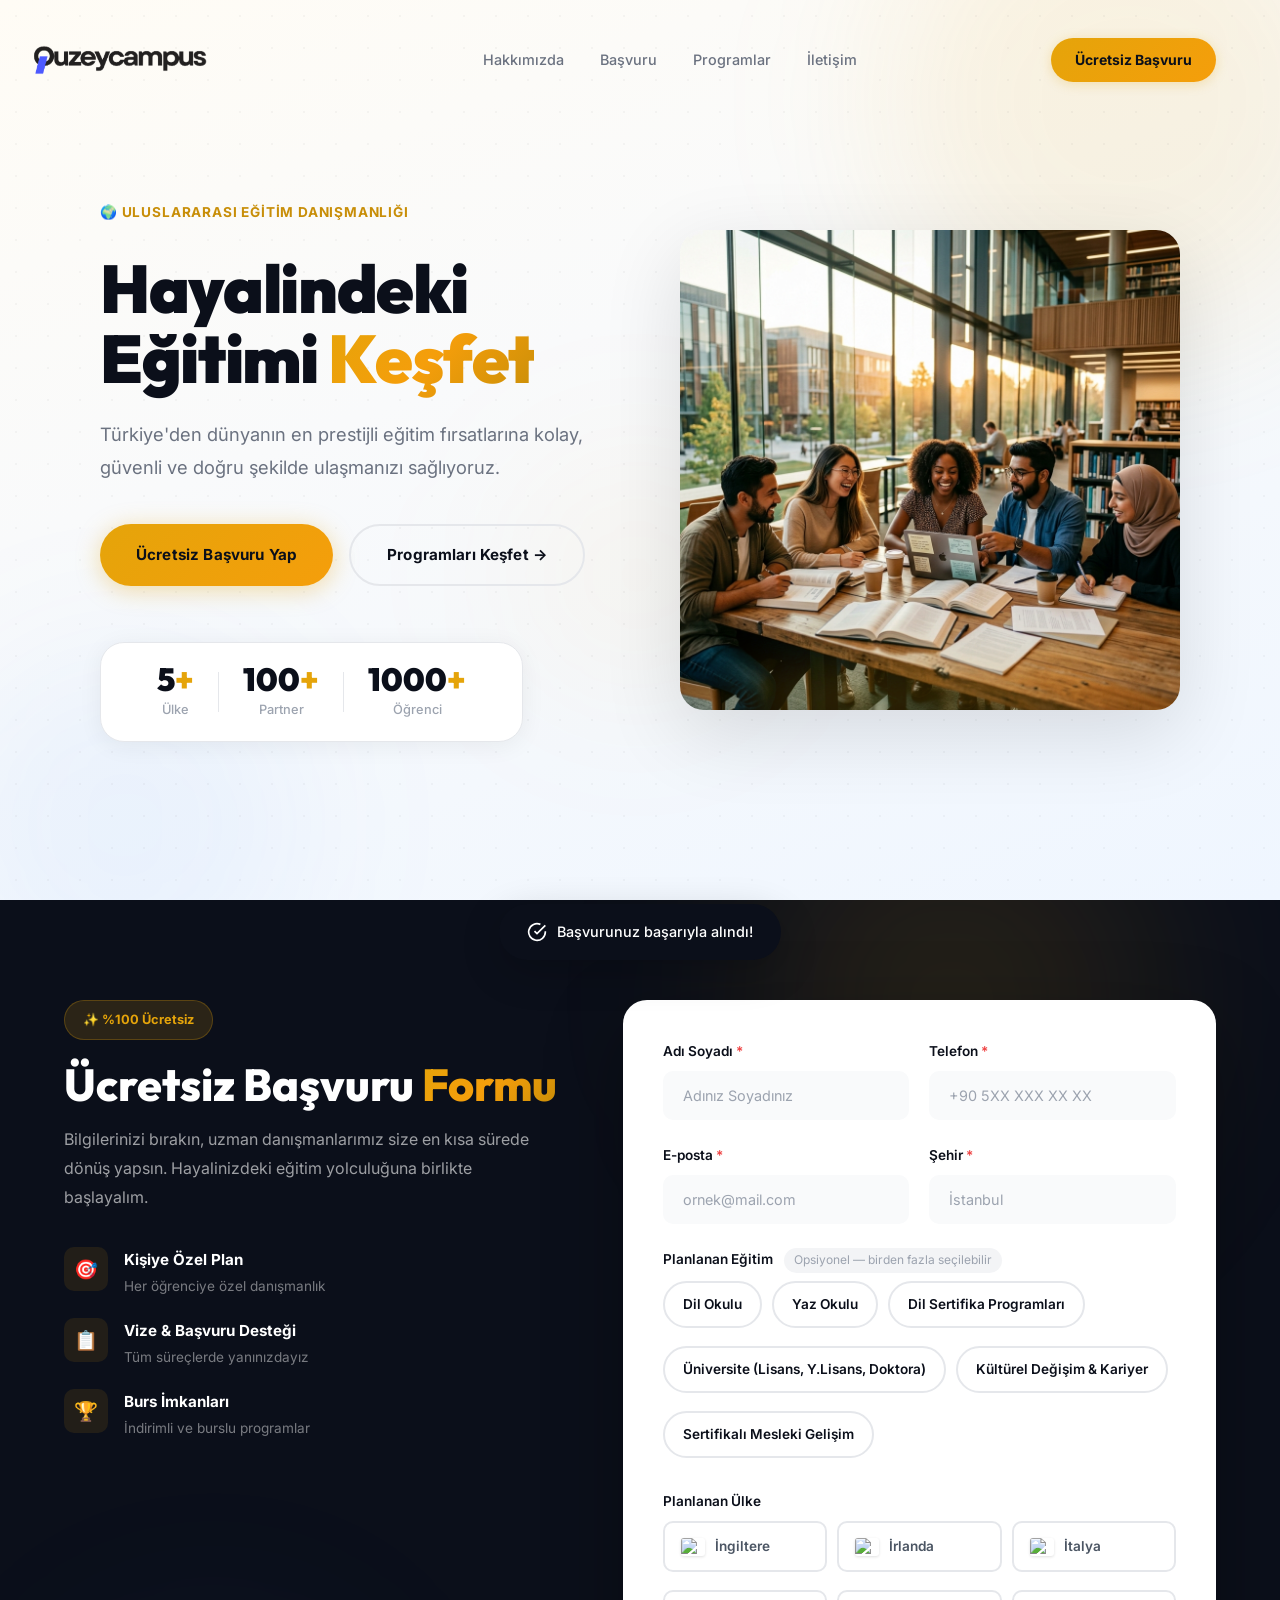
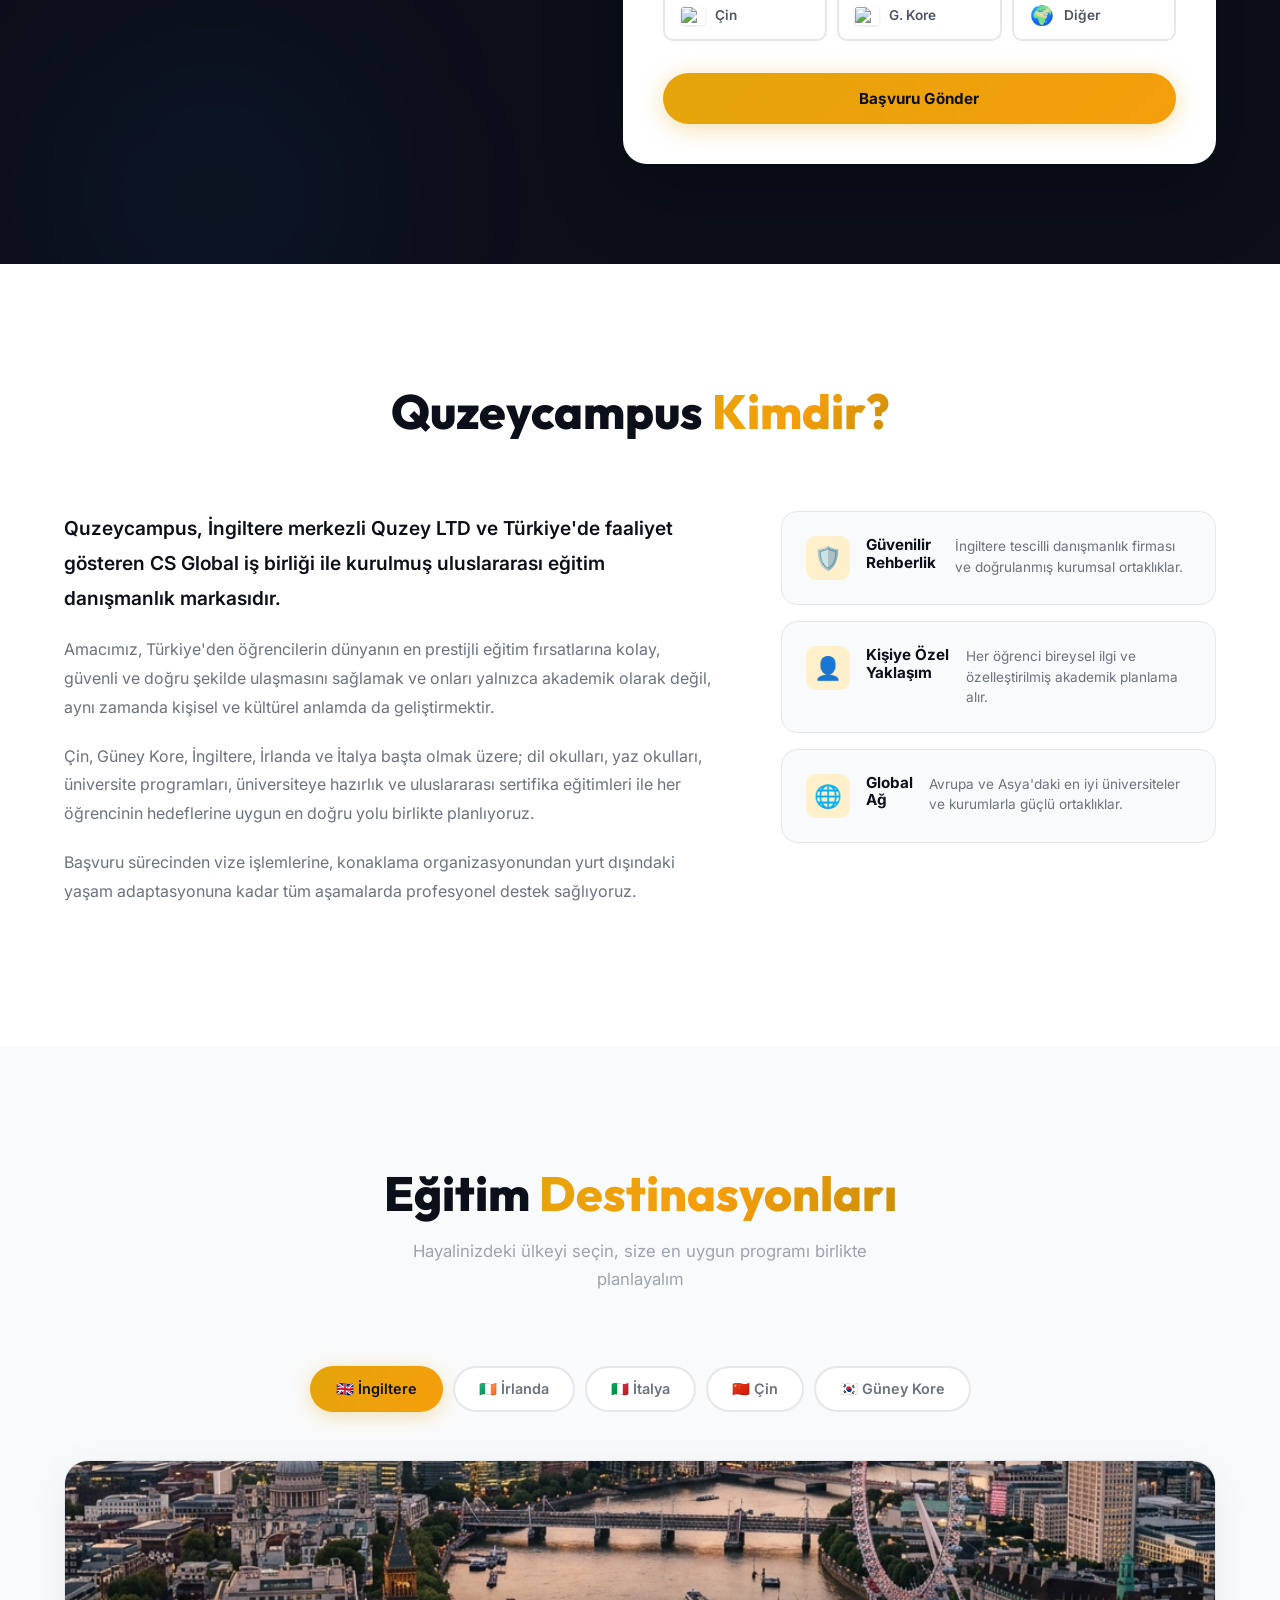
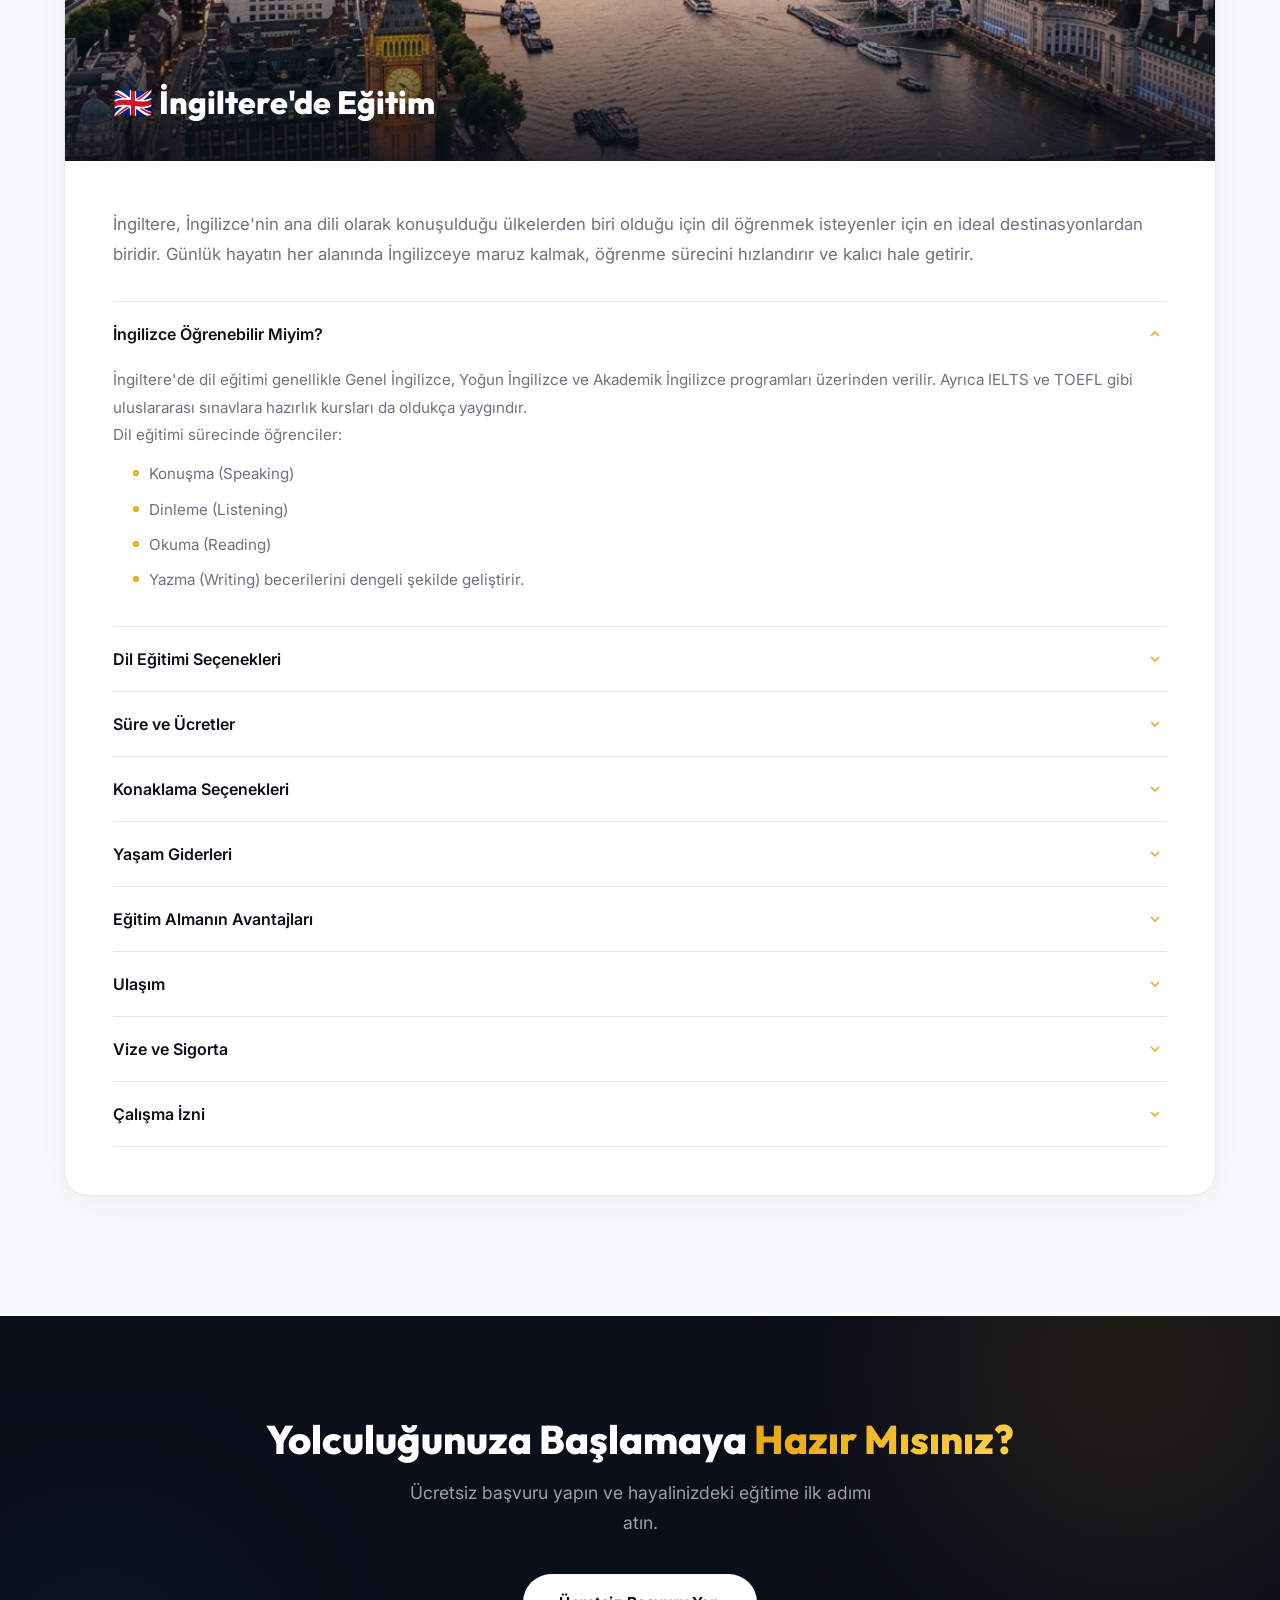
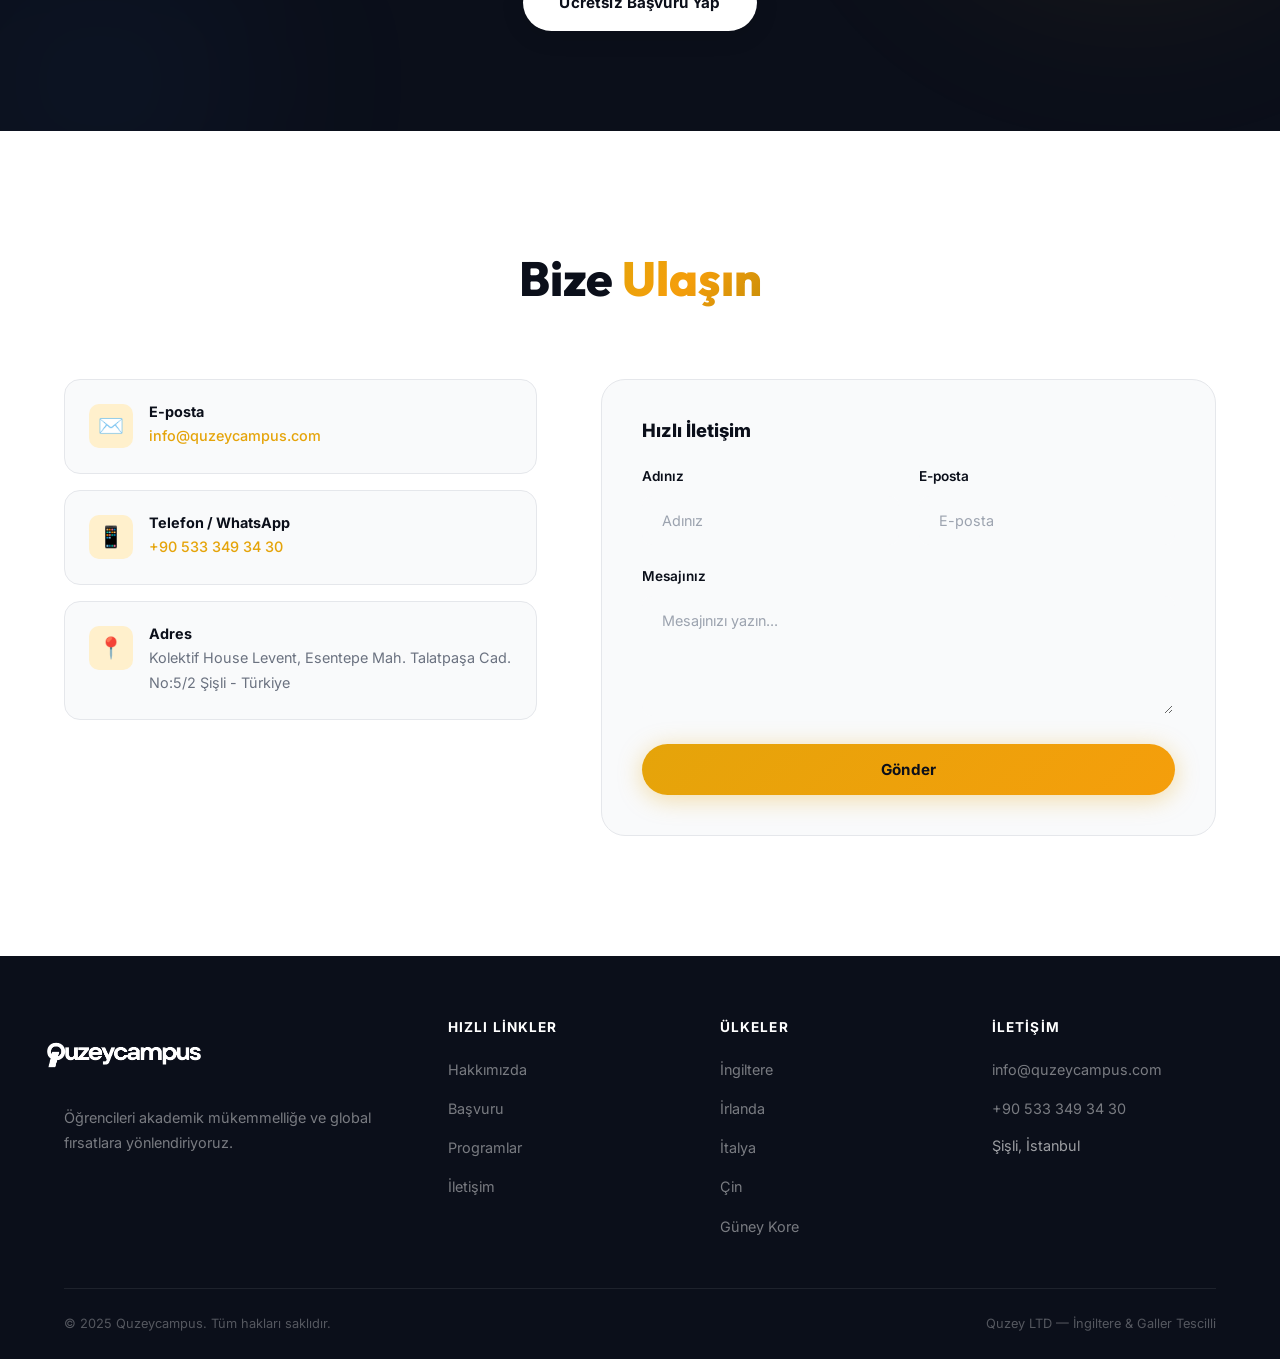
==== index.html @ f11e5294 "Initial commit: Quzeycampus website with form, country flags, and all sections" ====
<!DOCTYPE html>
<html lang="tr">
<head>
  <meta charset="UTF-8">
  <meta name="viewport" content="width=device-width, initial-scale=1.0">
  <title>Quzeycampus — Uluslararası Eğitim Danışmanlığı</title>
  <meta name="description" content="Quzeycampus, İngiltere merkezli Quzey LTD ve Türkiye'de faaliyet gösteren CS Global iş birliği ile kurulmuş uluslararası eğitim danışmanlık markasıdır.">
  <link rel="preconnect" href="https://fonts.googleapis.com">
  <link rel="preconnect" href="https://fonts.gstatic.com" crossorigin>
  <link href="https://fonts.googleapis.com/css2?family=Inter:wght@400;500;600;700;800;900&family=Outfit:wght@400;500;600;700;800;900&display=swap" rel="stylesheet">
  <link rel="stylesheet" href="style.css">
  <link rel="icon" href="logo.png" type="image/png">
</head>
<body>

<!-- NAVBAR -->
<nav class="navbar" id="navbar">
  <div class="container nav-container">
    <a href="#" class="nav-logo"><img src="logo.png" alt="Quzeycampus" class="nav-logo-img"></a>
    <div class="nav-links" id="navLinks">
      <a href="#about">Hakkımızda</a>
      <a href="#apply">Başvuru</a>
      <a href="#countries">Programlar</a>
      <a href="#contact">İletişim</a>
    </div>
    <a href="#apply" class="nav-cta">Ücretsiz Başvuru</a>
    <button class="nav-toggle" id="navToggle" aria-label="Menü"><span></span><span></span><span></span></button>
  </div>
</nav>

<!-- HERO -->
<section class="hero" id="hero">
  <div class="hero-bg">
    <div class="hero-gradient"></div>
    <div class="hero-orb hero-orb-1"></div>
    <div class="hero-orb hero-orb-2"></div>
    <div class="hero-orb hero-orb-3"></div>
    <div class="hero-grid-pattern"></div>
  </div>
  <div class="container hero-container">
    <div class="hero-content">
      <div class="hero-badge">🌍 Uluslararası Eğitim Danışmanlığı</div>
      <h1 class="hero-title">Hayalindeki<br>Eğitimi <span class="gradient-text">Keşfet</span></h1>
      <p class="hero-description">Türkiye'den dünyanın en prestijli eğitim fırsatlarına kolay, güvenli ve doğru şekilde ulaşmanızı sağlıyoruz.</p>
      <div class="hero-actions">
        <a href="#apply" class="btn btn-glow">Ücretsiz Başvuru Yap</a>
        <a href="#countries" class="btn btn-ghost">Programları Keşfet →</a>
      </div>
      <div class="hero-stats">
        <div class="hero-stat"><span class="hero-stat-number">5<span class="accent">+</span></span><span class="hero-stat-label">Ülke</span></div>
        <div class="hero-stat-divider"></div>
        <div class="hero-stat"><span class="hero-stat-number">100<span class="accent">+</span></span><span class="hero-stat-label">Partner</span></div>
        <div class="hero-stat-divider"></div>
        <div class="hero-stat"><span class="hero-stat-number">1000<span class="accent">+</span></span><span class="hero-stat-label">Öğrenci</span></div>
      </div>
    </div>
    <div class="hero-visual">
      <div class="hero-image-card">
        <img src="assets/hero.png" alt="Uluslararası öğrenciler" class="hero-image">
        <div class="hero-image-glow"></div>
      </div>
    </div>
  </div>
</section>

<!-- APPLICATION FORM — PROMINENT -->
<section class="apply-section" id="apply">
  <div class="apply-bg">
    <div class="apply-orb apply-orb-1"></div>
    <div class="apply-orb apply-orb-2"></div>
  </div>
  <div class="container">
    <div class="apply-wrapper">
      <div class="apply-info">
        <div class="apply-badge">✨ %100 Ücretsiz</div>
        <h2 class="apply-title">Ücretsiz Başvuru <span class="gradient-text">Formu</span></h2>
        <p class="apply-desc">Bilgilerinizi bırakın, uzman danışmanlarımız size en kısa sürede dönüş yapsın. Hayalinizdeki eğitim yolculuğuna birlikte başlayalım.</p>
        <div class="apply-features">
          <div class="apply-feature"><div class="apply-feature-icon">🎯</div><div><strong>Kişiye Özel Plan</strong><p>Her öğrenciye özel danışmanlık</p></div></div>
          <div class="apply-feature"><div class="apply-feature-icon">📋</div><div><strong>Vize & Başvuru Desteği</strong><p>Tüm süreçlerde yanınızdayız</p></div></div>
          <div class="apply-feature"><div class="apply-feature-icon">🏆</div><div><strong>Burs İmkanları</strong><p>İndirimli ve burslu programlar</p></div></div>
        </div>
      </div>
      <div class="apply-form-card">
        <form id="consultForm">
          <div class="form-row">
            <div class="form-group"><label>Adı Soyadı <span class="req">*</span></label><input type="text" id="fullName" required placeholder="Adınız Soyadınız"></div>
            <div class="form-group"><label>Telefon <span class="req">*</span></label><input type="tel" id="phone" required placeholder="+90 5XX XXX XX XX"></div>
          </div>
          <div class="form-row">
            <div class="form-group"><label>E-posta <span class="req">*</span></label><input type="email" id="email" required placeholder="ornek@mail.com"></div>
            <div class="form-group"><label>Şehir <span class="req">*</span></label><input type="text" id="city" required placeholder="İstanbul"></div>
          </div>
          <div class="form-group">
            <label>Planlanan Eğitim <span class="optional-tag">Opsiyonel — birden fazla seçilebilir</span></label>
            <div class="chip-group">
              <label class="chip"><input type="checkbox" name="education" value="dil-okulu"><span>Dil Okulu</span></label>
              <label class="chip"><input type="checkbox" name="education" value="yaz-okulu"><span>Yaz Okulu</span></label>
              <label class="chip"><input type="checkbox" name="education" value="dil-sertifika"><span>Dil Sertifika Programları</span></label>
              <label class="chip"><input type="checkbox" name="education" value="universite"><span>Üniversite (Lisans, Y.Lisans, Doktora)</span></label>
              <label class="chip"><input type="checkbox" name="education" value="kulturel-degisim"><span>Kültürel Değişim & Kariyer</span></label>
              <label class="chip"><input type="checkbox" name="education" value="mesleki-gelisim"><span>Sertifikalı Mesleki Gelişim</span></label>
            </div>
          </div>
          <div class="form-group">
            <label>Planlanan Ülke</label>
            <div class="country-select-grid">
              <label class="country-chip"><input type="checkbox" name="country" value="ingiltere"><span class="country-chip-inner"><img class="country-flag-img" src="https://flagcdn.com/w40/gb.png" alt="🇬🇧"><span class="country-name">İngiltere</span></span></label>
              <label class="country-chip"><input type="checkbox" name="country" value="irlanda"><span class="country-chip-inner"><img class="country-flag-img" src="https://flagcdn.com/w40/ie.png" alt="🇮🇪"><span class="country-name">İrlanda</span></span></label>
              <label class="country-chip"><input type="checkbox" name="country" value="italya"><span class="country-chip-inner"><img class="country-flag-img" src="https://flagcdn.com/w40/it.png" alt="🇮🇹"><span class="country-name">İtalya</span></span></label>
              <label class="country-chip"><input type="checkbox" name="country" value="cin"><span class="country-chip-inner"><img class="country-flag-img" src="https://flagcdn.com/w40/cn.png" alt="🇨🇳"><span class="country-name">Çin</span></span></label>
              <label class="country-chip"><input type="checkbox" name="country" value="guney-kore"><span class="country-chip-inner"><img class="country-flag-img" src="https://flagcdn.com/w40/kr.png" alt="🇰🇷"><span class="country-name">G. Kore</span></span></label>
              <label class="country-chip country-chip-other"><input type="checkbox" name="country" value="diger"><span class="country-chip-inner"><span class="country-flag-globe">🌍</span><span class="country-name">Diğer</span></span></label>
            </div>
            <div class="country-other-row" id="countryOtherRow" style="display:none;margin-top:10px">
              <input type="text" class="form-other-input" id="otherCountry" placeholder="Ülke adını yazın...">
            </div>
          </div>
          <button type="submit" class="btn btn-glow btn-full">Başvuru Gönder</button>
        </form>
      </div>
    </div>
  </div>
</section>

<!-- ABOUT -->
<section class="about" id="about">
  <div class="container">
    <div class="section-header reveal">

      <h2 class="section-title">Quzeycampus <span class="gradient-text">Kimdir?</span></h2>
    </div>
    <div class="about-grid">
      <div class="about-main reveal">
        <p class="about-lead">Quzeycampus, İngiltere merkezli Quzey LTD ve Türkiye'de faaliyet gösteren CS Global iş birliği ile kurulmuş uluslararası eğitim danışmanlık markasıdır.</p>
        <p>Amacımız, Türkiye'den öğrencilerin dünyanın en prestijli eğitim fırsatlarına kolay, güvenli ve doğru şekilde ulaşmasını sağlamak ve onları yalnızca akademik olarak değil, aynı zamanda kişisel ve kültürel anlamda da geliştirmektir.</p>
        <p>Çin, Güney Kore, İngiltere, İrlanda ve İtalya başta olmak üzere; dil okulları, yaz okulları, üniversite programları, üniversiteye hazırlık ve uluslararası sertifika eğitimleri ile her öğrencinin hedeflerine uygun en doğru yolu birlikte planlıyoruz.</p>
        <p>Başvuru sürecinden vize işlemlerine, konaklama organizasyonundan yurt dışındaki yaşam adaptasyonuna kadar tüm aşamalarda profesyonel destek sağlıyoruz.</p>
      </div>
      <div class="about-cards reveal">
        <div class="about-card">
          <div class="about-card-icon">🛡️</div>
          <h3>Güvenilir Rehberlik</h3>
          <p>İngiltere tescilli danışmanlık firması ve doğrulanmış kurumsal ortaklıklar.</p>
        </div>
        <div class="about-card">
          <div class="about-card-icon">👤</div>
          <h3>Kişiye Özel Yaklaşım</h3>
          <p>Her öğrenci bireysel ilgi ve özelleştirilmiş akademik planlama alır.</p>
        </div>
        <div class="about-card">
          <div class="about-card-icon">🌐</div>
          <h3>Global Ağ</h3>
          <p>Avrupa ve Asya'daki en iyi üniversiteler ve kurumlarla güçlü ortaklıklar.</p>
        </div>
      </div>
    </div>
  </div>
</section>

<!-- COUNTRIES -->
<section class="countries" id="countries">
  <div class="container">
    <div class="section-header reveal">

      <h2 class="section-title">Eğitim <span class="gradient-text">Destinasyonları</span></h2>
      <p class="section-sub">Hayalinizdeki ülkeyi seçin, size en uygun programı birlikte planlayalım</p>
    </div>
    <div class="country-tabs reveal">
      <button class="country-tab active" data-country="uk">🇬🇧 İngiltere</button>
      <button class="country-tab" data-country="ireland">🇮🇪 İrlanda</button>
      <button class="country-tab" data-country="italy">🇮🇹 İtalya</button>
      <button class="country-tab" data-country="china">🇨🇳 Çin</button>
      <button class="country-tab" data-country="korea">🇰🇷 Güney Kore</button>
    </div>
    <div class="country-content reveal" id="countryContent"></div>
  </div>
</section>

<!-- CTA BANNER -->
<section class="cta-banner reveal">
  <div class="cta-bg"><div class="cta-orb cta-orb-1"></div><div class="cta-orb cta-orb-2"></div></div>
  <div class="container cta-content">
    <h2>Yolculuğunuza Başlamaya <span class="gradient-text-light">Hazır Mısınız?</span></h2>
    <p>Ücretsiz başvuru yapın ve hayalinizdeki eğitime ilk adımı atın.</p>
    <a href="#apply" class="btn btn-white">Ücretsiz Başvuru Yap</a>
  </div>
</section>

<!-- CONTACT -->
<section class="contact" id="contact">
  <div class="container">
    <div class="section-header reveal">

      <h2 class="section-title">Bize <span class="gradient-text">Ulaşın</span></h2>
    </div>
    <div class="contact-grid reveal">
      <div class="contact-info">
        <div class="contact-card"><div class="contact-card-icon">✉️</div><div><h3>E-posta</h3><p><a href="mailto:info@quzeycampus.com">info@quzeycampus.com</a></p></div></div>
        <div class="contact-card"><div class="contact-card-icon">📱</div><div><h3>Telefon / WhatsApp</h3><p><a href="https://wa.me/905333493430">+90 533 349 34 30</a></p></div></div>
        <div class="contact-card"><div class="contact-card-icon">📍</div><div><h3>Adres</h3><p>Kolektif House Levent, Esentepe Mah. Talatpaşa Cad. No:5/2 Şişli - Türkiye</p></div></div>
      </div>
      <div class="contact-form-card">
        <h3>Hızlı İletişim</h3>
        <form id="contactForm">
          <div class="form-row"><div class="form-group"><label>Adınız</label><input type="text" placeholder="Adınız" required></div><div class="form-group"><label>E-posta</label><input type="email" placeholder="E-posta" required></div></div>
          <div class="form-group"><label>Mesajınız</label><textarea placeholder="Mesajınızı yazın..." rows="4"></textarea></div>
          <button type="submit" class="btn btn-glow btn-full">Gönder</button>
        </form>
      </div>
    </div>
  </div>
</section>

<!-- FOOTER -->
<footer class="footer">
  <div class="container">
    <div class="footer-grid">
      <div class="footer-brand"><a href="#" class="nav-logo footer-logo"><img src="logo.png" alt="Quzeycampus" class="footer-logo-img"></a><p>Öğrencileri akademik mükemmelliğe ve global fırsatlara yönlendiriyoruz.</p></div>
      <div class="footer-links"><h4>Hızlı Linkler</h4><ul><li><a href="#about">Hakkımızda</a></li><li><a href="#apply">Başvuru</a></li><li><a href="#countries">Programlar</a></li><li><a href="#contact">İletişim</a></li></ul></div>
      <div class="footer-links"><h4>Ülkeler</h4><ul><li><a href="#" onclick="selectCountry('uk')">İngiltere</a></li><li><a href="#" onclick="selectCountry('ireland')">İrlanda</a></li><li><a href="#" onclick="selectCountry('italy')">İtalya</a></li><li><a href="#" onclick="selectCountry('china')">Çin</a></li><li><a href="#" onclick="selectCountry('korea')">Güney Kore</a></li></ul></div>
      <div class="footer-links"><h4>İletişim</h4><ul><li><a href="mailto:info@quzeycampus.com">info@quzeycampus.com</a></li><li><a href="https://wa.me/905333493430">+90 533 349 34 30</a></li><li>Şişli, İstanbul</li></ul></div>
    </div>
    <div class="footer-bottom"><span>© 2025 Quzeycampus. Tüm hakları saklıdır.</span><span>Quzey LTD — İngiltere & Galler Tescilli</span></div>
  </div>
</footer>

<!-- TOAST -->
<div class="toast" id="toast"><svg width="20" height="20" viewBox="0 0 24 24" fill="none" stroke="currentColor" stroke-width="2"><path d="M22 11.08V12a10 10 0 1 1-5.93-9.14"/><polyline points="22 4 12 14.01 9 11.01"/></svg><span>Başvurunuz başarıyla alındı!</span></div>

<!-- WHATSAPP -->
<a href="https://wa.me/905333493430" target="_blank" class="whatsapp-float" id="whatsappFloat" aria-label="WhatsApp">
  <svg width="28" height="28" viewBox="0 0 24 24" fill="white"><path d="M17.472 14.382c-.297-.149-1.758-.867-2.03-.967-.273-.099-.471-.148-.67.15-.197.297-.767.966-.94 1.164-.173.199-.347.223-.644.075-.297-.15-1.255-.463-2.39-1.475-.883-.788-1.48-1.761-1.653-2.059-.173-.297-.018-.458.13-.606.134-.133.298-.347.446-.52.149-.174.198-.298.298-.497.099-.198.05-.371-.025-.52-.075-.149-.669-1.612-.916-2.207-.242-.579-.487-.5-.669-.51-.173-.008-.371-.01-.57-.01-.198 0-.52.074-.792.372-.272.297-1.04 1.016-1.04 2.479 0 1.462 1.065 2.875 1.213 3.074.149.198 2.096 3.2 5.077 4.487.709.306 1.262.489 1.694.625.712.227 1.36.195 1.871.118.571-.085 1.758-.719 2.006-1.413.248-.694.248-1.289.173-1.413-.074-.124-.272-.198-.57-.347m-5.421 7.403h-.004a9.87 9.87 0 01-5.031-1.378l-.361-.214-3.741.982.998-3.648-.235-.374a9.86 9.86 0 01-1.51-5.26c.001-5.45 4.436-9.884 9.888-9.884 2.64 0 5.122 1.03 6.988 2.898a9.825 9.825 0 012.893 6.994c-.003 5.45-4.437 9.884-9.885 9.884m8.413-18.297A11.815 11.815 0 0012.05 0C5.495 0 .16 5.335.157 11.892c0 2.096.547 4.142 1.588 5.945L.057 24l6.305-1.654a11.882 11.882 0 005.683 1.448h.005c6.554 0 11.89-5.335 11.893-11.893a11.821 11.821 0 00-3.48-8.413z"/></svg>
</a>

<script src="script.js"></script>
</body>
</html>
---- style.css ----
:root{--primary:#E5A40A;--primary-dark:#C88E08;--primary-50:#FFF9EB;--primary-100:#FFF0CC;--primary-200:#FFE299;--dark:#0B0F1A;--dark-2:#131928;--dark-3:#1C2333;--gray-700:#4B5563;--gray-600:#6B7280;--gray-500:#9CA3AF;--gray-400:#D1D5DB;--gray-300:#E5E7EB;--gray-200:#F3F4F6;--gray-100:#F9FAFB;--white:#fff;--font-body:'Inter',sans-serif;--font-head:'Outfit',sans-serif;--ease:cubic-bezier(.16,1,.3,1);--fast:.2s var(--ease);--normal:.4s var(--ease);--radius-sm:10px;--radius-md:16px;--radius-lg:24px;--radius-pill:50px}
*,*::before,*::after{margin:0;padding:0;box-sizing:border-box}
html{scroll-behavior:smooth;scroll-padding-top:80px}
body{font-family:var(--font-body);font-size:16px;line-height:1.7;color:var(--gray-600);background:var(--white);-webkit-font-smoothing:antialiased;overflow-x:hidden}
.container{max-width:1200px;margin:0 auto;padding:0 24px}
img{max-width:100%;height:auto}
a{text-decoration:none;color:inherit;transition:color var(--fast)}
ul{list-style:none}
h1,h2,h3,h4,h5,h6{color:var(--dark);line-height:1.15;font-weight:800;font-family:var(--font-head)}
.gradient-text{background:linear-gradient(135deg,var(--primary),#F59E0B,var(--primary-dark));-webkit-background-clip:text;-webkit-text-fill-color:transparent;background-clip:text}
.gradient-text-light{background:linear-gradient(135deg,var(--primary),#FCD34D);-webkit-background-clip:text;-webkit-text-fill-color:transparent;background-clip:text}

/* Buttons */
.btn{display:inline-flex;align-items:center;justify-content:center;padding:16px 36px;border-radius:var(--radius-pill);font-family:var(--font-body);font-size:.95rem;font-weight:700;cursor:pointer;border:none;transition:all var(--fast);gap:8px;letter-spacing:.01em}
.btn-glow{background:linear-gradient(135deg,var(--primary),#F59E0B);color:var(--dark);box-shadow:0 4px 24px rgba(229,164,10,.35),0 0 0 0 rgba(229,164,10,0);position:relative;overflow:hidden}
.btn-glow::before{content:'';position:absolute;inset:0;background:linear-gradient(135deg,#F59E0B,var(--primary));opacity:0;transition:opacity .3s}
.btn-glow:hover::before{opacity:1}
.btn-glow:hover{transform:translateY(-3px);box-shadow:0 8px 32px rgba(229,164,10,.45),0 0 60px rgba(229,164,10,.15)}
.btn-glow span,.btn-glow text{position:relative;z-index:1}
.btn-ghost{background:transparent;color:var(--dark);border:2px solid var(--gray-300);backdrop-filter:blur(4px)}
.btn-ghost:hover{border-color:var(--primary);color:var(--primary);transform:translateY(-2px)}
.btn-white{background:var(--white);color:var(--dark);font-weight:700;box-shadow:0 4px 24px rgba(0,0,0,.12)}
.btn-white:hover{transform:translateY(-3px);box-shadow:0 8px 32px rgba(0,0,0,.18);background:var(--primary-50)}
.btn-full{width:100%}

/* Navbar */
.navbar{position:fixed;top:0;left:0;right:0;z-index:1000;padding:20px 0;transition:all var(--normal)}
.navbar.scrolled{background:rgba(255,255,255,.88);backdrop-filter:blur(24px);padding:12px 0;box-shadow:0 1px 0 rgba(0,0,0,.06)}
.nav-container{display:flex;align-items:center;justify-content:space-between}
.nav-logo{display:flex;align-items:center;z-index:1001}
.nav-logo-img{height:280px;width:auto;display:block;object-fit:contain;margin:-100px 0 -100px -56px}
.footer-logo-img{height:200px;width:auto;display:block;object-fit:contain;filter:brightness(0) invert(1);margin:-65px 0 -65px -40px}
.nav-links{display:flex;align-items:center;gap:36px}
.nav-links a{font-size:.9rem;font-weight:500;color:var(--gray-600);position:relative;padding:4px 0}
.nav-links a::after{content:'';position:absolute;bottom:-2px;left:0;width:0;height:2px;background:linear-gradient(90deg,var(--primary),#F59E0B);border-radius:1px;transition:width var(--fast)}
.nav-links a:hover{color:var(--dark)}
.nav-links a:hover::after{width:100%}
.nav-cta{display:inline-flex;align-items:center;padding:10px 24px;background:linear-gradient(135deg,var(--primary),#F59E0B);color:var(--dark);border-radius:var(--radius-pill);font-size:.875rem;font-weight:700;transition:all var(--fast);box-shadow:0 2px 12px rgba(229,164,10,.25)}
.nav-cta:hover{transform:translateY(-1px);box-shadow:0 4px 20px rgba(229,164,10,.35)}
.nav-toggle{display:none;flex-direction:column;gap:5px;background:none;border:none;cursor:pointer;padding:4px;z-index:1001}
.nav-toggle span{display:block;width:24px;height:2px;background:var(--dark);border-radius:2px;transition:all var(--fast)}

/* Hero */
.hero{position:relative;min-height:100vh;display:flex;align-items:center;padding:120px 0 80px;overflow:hidden;background:var(--gray-100)}
.hero-bg{position:absolute;inset:0;pointer-events:none;overflow:hidden}
.hero-gradient{position:absolute;inset:0;background:linear-gradient(160deg,#FFFCF5 0%,#F9FAFB 40%,#EFF6FF 100%)}
.hero-orb{position:absolute;border-radius:50%;filter:blur(80px);animation:float 8s ease-in-out infinite}
.hero-orb-1{width:500px;height:500px;top:-150px;right:-100px;background:rgba(229,164,10,.1)}
.hero-orb-2{width:350px;height:350px;bottom:-100px;left:-50px;background:rgba(59,130,246,.06);animation-delay:2s}
.hero-orb-3{width:250px;height:250px;top:50%;left:40%;background:rgba(245,158,11,.05);animation-delay:4s}
.hero-grid-pattern{position:absolute;inset:0;background-image:radial-gradient(rgba(0,0,0,.03) 1px,transparent 1px);background-size:32px 32px}
.hero-container{display:grid;grid-template-columns:1fr 1fr;gap:80px;align-items:center;position:relative;z-index:1}
.hero-badge{display:inline-flex;align-items:center;gap:8px;padding:0;background:none;border:none;border-radius:0;font-size:.85rem;font-weight:700;color:var(--primary-dark);letter-spacing:.06em;text-transform:uppercase;margin-bottom:28px;animation:fadeInUp .8s var(--ease) both}
.hero-title{font-size:clamp(2.8rem,5.5vw,4.2rem);font-weight:900;line-height:1.05;margin-bottom:24px;letter-spacing:-.02em;animation:fadeInUp .8s var(--ease) .1s both}
.hero-description{font-size:1.15rem;line-height:1.8;color:var(--gray-600);margin-bottom:40px;max-width:500px;animation:fadeInUp .8s var(--ease) .2s both}
.hero-actions{display:flex;gap:16px;margin-bottom:56px;animation:fadeInUp .8s var(--ease) .3s both}
.hero-stats{display:flex;align-items:center;gap:0;animation:fadeInUp .8s var(--ease) .4s both;background:var(--white);border-radius:var(--radius-lg);padding:20px 32px;box-shadow:0 4px 24px rgba(0,0,0,.06);border:1px solid var(--gray-300);display:inline-flex}
.hero-stat{text-align:center;padding:0 24px}
.hero-stat-number{font-size:2rem;font-weight:900;color:var(--dark);display:block;line-height:1;font-family:var(--font-head)}
.hero-stat-number .accent{color:var(--primary)}
.hero-stat-label{font-size:.8rem;color:var(--gray-500);font-weight:500;margin-top:4px;display:block}
.hero-stat-divider{width:1px;height:40px;background:var(--gray-300)}
.hero-visual{position:relative;animation:fadeInUp .8s var(--ease) .5s both}
.hero-image-card{position:relative;border-radius:var(--radius-lg);overflow:hidden;box-shadow:0 24px 80px rgba(0,0,0,.12)}
.hero-image{width:100%;height:480px;object-fit:cover;display:block}
.hero-image-glow{position:absolute;bottom:-20px;left:10%;right:10%;height:60px;background:linear-gradient(135deg,rgba(229,164,10,.3),rgba(245,158,11,.2));filter:blur(30px);border-radius:50%}

/* Apply Section */
.apply-section{position:relative;padding:100px 0;background:var(--dark);overflow:hidden}
.apply-bg{position:absolute;inset:0;pointer-events:none}
.apply-orb{position:absolute;border-radius:50%;filter:blur(100px)}
.apply-orb-1{width:400px;height:400px;top:-100px;right:10%;background:rgba(229,164,10,.12)}
.apply-orb-2{width:300px;height:300px;bottom:-80px;left:5%;background:rgba(59,130,246,.06)}
.apply-wrapper{display:grid;grid-template-columns:1fr 1.2fr;gap:64px;align-items:start;position:relative;z-index:1}
.apply-badge{display:inline-flex;padding:8px 18px;background:rgba(229,164,10,.15);border:1px solid rgba(229,164,10,.25);border-radius:var(--radius-pill);font-size:.8rem;font-weight:700;color:var(--primary);margin-bottom:20px}
.apply-title{font-size:clamp(2rem,4vw,2.8rem);color:var(--white);margin-bottom:16px;line-height:1.1}
.apply-desc{font-size:1rem;color:rgba(255,255,255,.6);line-height:1.8;margin-bottom:36px}
.apply-features{display:flex;flex-direction:column;gap:20px}
.apply-feature{display:flex;gap:16px;align-items:flex-start}
.apply-feature-icon{width:44px;height:44px;border-radius:var(--radius-sm);background:rgba(229,164,10,.1);display:flex;align-items:center;justify-content:center;font-size:1.2rem;flex-shrink:0}
.apply-feature strong{color:var(--white);font-size:.95rem;display:block;margin-bottom:2px}
.apply-feature p{color:rgba(255,255,255,.45);font-size:.85rem;margin:0}

/* Apply Form Card */
.apply-form-card{background:var(--white);border-radius:var(--radius-lg);padding:40px;box-shadow:0 24px 80px rgba(0,0,0,.3)}
.apply-form-card .form-group{margin-bottom:24px}
.apply-form-card label{display:block;font-size:.85rem;font-weight:600;color:var(--dark);margin-bottom:10px}
.req{color:#EF4444}
.optional-tag{font-weight:400;color:var(--gray-500);font-size:.75rem;margin-left:8px;background:var(--gray-200);padding:2px 10px;border-radius:var(--radius-pill);display:inline-block}

/* Form Inputs */
.form-row{display:grid;grid-template-columns:1fr 1fr;gap:20px}
.form-group{margin-bottom:20px}
.form-group label{display:block;font-size:.85rem;font-weight:600;color:var(--dark);margin-bottom:8px}
.form-group input,.form-group textarea{width:100%;padding:14px 18px;background:var(--gray-100);border:2px solid transparent;border-radius:var(--radius-sm);font-family:var(--font-body);font-size:.9rem;color:var(--dark);transition:all var(--fast);outline:none}
.form-group input::placeholder,.form-group textarea::placeholder{color:var(--gray-500)}
.form-group input:focus,.form-group textarea:focus{border-color:var(--primary);background:var(--white);box-shadow:0 0 0 4px rgba(229,164,10,.1)}
.form-group textarea{resize:vertical;min-height:120px}

/* Chips (replaces checkboxes) */
.chip-group{display:flex;flex-wrap:wrap;gap:10px}
.chip{display:inline-flex;align-items:center;gap:8px;padding:10px 18px;border:2px solid var(--gray-300);border-radius:var(--radius-pill);cursor:pointer;font-size:.85rem;color:var(--gray-700);transition:all var(--fast);background:var(--white);user-select:none}
.chip:hover{border-color:var(--primary);background:var(--primary-50)}
.chip input[type="checkbox"]{display:none}
.chip input[type="checkbox"]:checked+span{color:var(--dark);font-weight:600}
.chip:has(input:checked){border-color:var(--primary);background:linear-gradient(135deg,var(--primary-50),var(--primary-100));box-shadow:0 2px 12px rgba(229,164,10,.15)}
.chip-other{gap:8px}
.chip-other-input{border:none;background:transparent;font-size:.85rem;font-family:var(--font-body);color:var(--dark);outline:none;width:120px;padding:0;border-bottom:1px solid var(--gray-300)}
.chip-other-input:focus{border-color:var(--primary)}

/* Country Selection Grid */
.country-select-grid{display:grid;grid-template-columns:repeat(3,1fr);gap:10px}
.country-chip{position:relative;cursor:pointer;user-select:none}
.country-chip input[type="checkbox"]{display:none}
.country-chip-inner{display:flex;align-items:center;gap:10px;padding:12px 16px;border:2px solid var(--gray-300);border-radius:var(--radius-sm);background:var(--white);transition:all var(--fast);min-height:48px}
.country-chip:hover .country-chip-inner{border-color:var(--primary);background:var(--primary-50)}
.country-chip input:checked+.country-chip-inner{border-color:var(--primary);background:linear-gradient(135deg,var(--primary-50),var(--primary-100));box-shadow:0 2px 12px rgba(229,164,10,.15)}
.country-chip input:checked+.country-chip-inner .country-name{color:var(--dark);font-weight:600}
.country-flag-img{width:24px;height:18px;object-fit:cover;border-radius:3px;flex-shrink:0;box-shadow:0 1px 3px rgba(0,0,0,.12)}
.country-flag-globe{font-size:1.2rem;line-height:1;flex-shrink:0}
.country-name{font-size:.85rem;color:var(--gray-700);white-space:nowrap}
.form-other-input{width:100%;padding:12px 16px;background:var(--gray-100);border:2px solid var(--gray-300);border-radius:var(--radius-sm);font-family:var(--font-body);font-size:.9rem;color:var(--dark);transition:all var(--fast);outline:none}
.form-other-input:focus{border-color:var(--primary);background:var(--white);box-shadow:0 0 0 4px rgba(229,164,10,.1)}

/* Section Headers */
.section-header{text-align:center;margin-bottom:72px}
.section-tag{display:inline-flex;padding:6px 16px;background:var(--primary-50);border:1px solid var(--primary-200);border-radius:var(--radius-pill);font-size:.75rem;font-weight:700;color:var(--primary-dark);letter-spacing:.08em;text-transform:uppercase;margin-bottom:16px}
.section-title{font-size:clamp(2rem,4vw,3rem);margin-bottom:16px}
.section-sub{font-size:1.05rem;color:var(--gray-500);max-width:500px;margin:0 auto}

/* About */
.about{padding:120px 0;background:var(--white)}
.about-grid{display:grid;grid-template-columns:1.2fr .8fr;gap:64px;align-items:start}
.about-lead{font-size:1.2rem;font-weight:600;color:var(--dark);line-height:1.7;margin-bottom:24px}
.about-main p{margin-bottom:20px;line-height:1.8}
.about-cards{display:flex;flex-direction:column;gap:16px}
.about-card{padding:24px;background:var(--gray-100);border-radius:var(--radius-md);border:1px solid var(--gray-300);transition:all var(--normal);display:flex;gap:16px;align-items:flex-start}
.about-card:hover{border-color:var(--primary-200);background:var(--primary-50);transform:translateY(-4px);box-shadow:0 12px 40px rgba(0,0,0,.06)}
.about-card-icon{font-size:1.4rem;flex-shrink:0;width:44px;height:44px;display:flex;align-items:center;justify-content:center;background:var(--primary-100);border-radius:var(--radius-sm)}
.about-card h3{font-size:.95rem;font-weight:700;margin-bottom:4px;font-family:var(--font-body)}
.about-card p{font-size:.85rem;color:var(--gray-600);line-height:1.5;margin:0}

/* Countries */
.countries{padding:120px 0;background:var(--gray-100)}
.country-tabs{display:flex;justify-content:center;gap:10px;margin-bottom:48px;flex-wrap:wrap}
.country-tab{padding:12px 24px;border-radius:var(--radius-pill);border:2px solid var(--gray-300);background:var(--white);font-family:var(--font-body);font-size:.9rem;font-weight:600;color:var(--gray-600);cursor:pointer;transition:all var(--fast)}
.country-tab:hover{border-color:var(--primary);color:var(--dark)}
.country-tab.active{background:linear-gradient(135deg,var(--primary),#F59E0B);border-color:transparent;color:var(--dark);box-shadow:0 4px 20px rgba(229,164,10,.3)}
.country-content{background:var(--white);border-radius:var(--radius-lg);border:1px solid var(--gray-300);overflow:hidden;box-shadow:0 8px 40px rgba(0,0,0,.06)}
.country-hero{position:relative;height:300px;overflow:hidden}
.country-hero img{width:100%;height:100%;object-fit:cover}
.country-hero-overlay{position:absolute;inset:0;background:linear-gradient(to top,rgba(11,15,26,.85),transparent 70%);display:flex;align-items:flex-end;padding:40px 48px}
.country-hero-overlay h2{color:var(--white);font-size:2rem}
.country-body{padding:48px}
.country-intro{font-size:1.05rem;line-height:1.8;margin-bottom:32px}
.accordion{border-top:1px solid var(--gray-300)}
.accordion-item{border-bottom:1px solid var(--gray-300)}
.accordion-header{display:flex;justify-content:space-between;align-items:center;padding:20px 0;cursor:pointer;background:none;border:none;width:100%;font-family:var(--font-body);font-size:1rem;font-weight:600;color:var(--dark);text-align:left;transition:color var(--fast)}
.accordion-header:hover{color:var(--primary)}
.accordion-icon{width:24px;height:24px;display:flex;align-items:center;justify-content:center;transition:transform var(--fast);flex-shrink:0;color:var(--primary)}
.accordion-item.open .accordion-icon{transform:rotate(180deg)}
.accordion-body{max-height:0;overflow:hidden;transition:max-height .4s ease}
.accordion-body-inner{padding:0 0 20px;line-height:1.8;font-size:.95rem}
.accordion-body-inner ul{padding-left:20px;margin:12px 0}
.accordion-body-inner ul li{margin-bottom:8px;position:relative;padding-left:16px}
.accordion-body-inner ul li::before{content:'';position:absolute;left:0;top:10px;width:6px;height:6px;border-radius:50%;background:var(--primary-200);border:2px solid var(--primary)}
.accordion-body-inner strong{color:var(--dark)}

/* CTA */
.cta-banner{padding:100px 0;background:var(--dark);position:relative;overflow:hidden}
.cta-bg{position:absolute;inset:0;pointer-events:none}
.cta-orb{position:absolute;border-radius:50%;filter:blur(100px)}
.cta-orb-1{width:400px;height:400px;top:-150px;right:-50px;background:rgba(229,164,10,.1)}
.cta-orb-2{width:300px;height:300px;bottom:-100px;left:-50px;background:rgba(59,130,246,.05)}
.cta-content{text-align:center;position:relative;z-index:1}
.cta-content h2{font-size:clamp(1.8rem,3.5vw,2.5rem);color:var(--white);margin-bottom:16px}
.cta-content p{font-size:1.1rem;color:rgba(255,255,255,.6);margin-bottom:36px;max-width:480px;margin-left:auto;margin-right:auto}

/* Contact */
.contact{padding:120px 0;background:var(--white)}
.contact-grid{display:grid;grid-template-columns:1fr 1.3fr;gap:64px;align-items:start}
.contact-info{display:flex;flex-direction:column;gap:16px}
.contact-card{display:flex;align-items:flex-start;gap:16px;padding:24px;background:var(--gray-100);border-radius:var(--radius-md);border:1px solid var(--gray-300);transition:all var(--fast)}
.contact-card:hover{border-color:var(--primary-200);background:var(--primary-50)}
.contact-card-icon{font-size:1.3rem;width:44px;height:44px;display:flex;align-items:center;justify-content:center;background:var(--primary-100);border-radius:var(--radius-sm);flex-shrink:0}
.contact-card h3{font-size:.9rem;font-weight:700;margin-bottom:4px;color:var(--dark);font-family:var(--font-body)}
.contact-card p{font-size:.9rem;margin:0}
.contact-card a{color:var(--primary);font-weight:500}
.contact-card a:hover{color:var(--primary-dark)}
.contact-form-card{padding:40px;background:var(--gray-100);border-radius:var(--radius-lg);border:1px solid var(--gray-300)}
.contact-form-card h3{font-size:1.15rem;margin-bottom:24px;font-family:var(--font-body)}

/* Footer */
.footer{padding:64px 0 0;background:var(--dark);color:rgba(255,255,255,.6)}
.footer-grid{display:grid;grid-template-columns:1.5fr 1fr 1fr 1fr;gap:48px;padding-bottom:48px;border-bottom:1px solid rgba(255,255,255,.08)}
.footer-brand p{margin-top:16px;font-size:.9rem;line-height:1.7;color:rgba(255,255,255,.45)}
.footer-links h4{font-size:.85rem;font-weight:700;color:var(--white);text-transform:uppercase;letter-spacing:.08em;margin-bottom:20px;font-family:var(--font-body)}
.footer-links ul{display:flex;flex-direction:column;gap:12px}
.footer-links a{font-size:.9rem;color:rgba(255,255,255,.45);transition:color var(--fast)}
.footer-links a:hover{color:var(--white)}
.footer-links li:not(:has(a)){font-size:.9rem}
.footer-bottom{display:flex;justify-content:space-between;align-items:center;padding:24px 0;font-size:.8rem;color:rgba(255,255,255,.3)}

/* Toast */
.toast{position:fixed;bottom:40px;left:50%;transform:translateX(-50%) translateY(100px);background:var(--dark);color:var(--white);padding:16px 28px;border-radius:var(--radius-pill);display:flex;align-items:center;gap:10px;font-size:.9rem;font-weight:500;z-index:3000;transition:transform .4s var(--ease);box-shadow:0 12px 40px rgba(0,0,0,.2)}
.toast.show{transform:translateX(-50%) translateY(0)}

/* WhatsApp */
.whatsapp-float{position:fixed;bottom:28px;right:28px;background:#25D366;width:60px;height:60px;border-radius:50%;display:flex;align-items:center;justify-content:center;z-index:1500;box-shadow:0 4px 24px rgba(37,211,102,.4);transition:all var(--fast);opacity:0;transform:scale(.8)}
.whatsapp-float.visible{opacity:1;transform:scale(1)}
.whatsapp-float:hover{transform:scale(1.1);box-shadow:0 6px 32px rgba(37,211,102,.5)}

/* Animations */
@keyframes fadeInUp{from{opacity:0;transform:translateY(30px)}to{opacity:1;transform:translateY(0)}}
@keyframes float{0%,100%{transform:translateY(0)}50%{transform:translateY(-20px)}}
.reveal{opacity:0;transform:translateY(40px);transition:opacity .8s var(--ease),transform .8s var(--ease)}
.reveal.visible{opacity:1;transform:translateY(0)}

/* Responsive */
@media(max-width:1024px){
.hero-container{grid-template-columns:1fr;gap:40px;text-align:center}
.hero-description{margin:0 auto 40px}
.hero-actions{justify-content:center}
.hero-stats{margin:0 auto}
.hero-visual{display:none}
.about-grid{grid-template-columns:1fr;gap:40px}
.apply-wrapper{grid-template-columns:1fr;gap:40px;text-align:center}
.apply-info{text-align:center}
.apply-features{align-items:center}
.apply-feature{text-align:left}
.contact-grid{grid-template-columns:1fr}
.footer-grid{grid-template-columns:1fr 1fr;gap:40px}
.country-body{padding:32px}
}
@media(max-width:768px){
.nav-links,.nav-cta{display:none}
.nav-toggle{display:flex}
.nav-links.active{display:flex;flex-direction:column;position:fixed;inset:0;background:var(--white);align-items:center;justify-content:center;gap:32px;z-index:999}
.nav-links.active a{font-size:1.5rem;color:var(--dark)}
.nav-toggle.active span:nth-child(1){transform:rotate(45deg) translate(5px,5px)}
.nav-toggle.active span:nth-child(2){opacity:0}
.nav-toggle.active span:nth-child(3){transform:rotate(-45deg) translate(5px,-5px)}
.hero{padding:100px 0 60px;min-height:auto}
.hero-title{font-size:2.2rem}
.hero-stats{flex-direction:column;gap:16px;padding:20px}
.hero-stat-divider{width:40px;height:1px}
.form-row{grid-template-columns:1fr}
.apply-section{padding:64px 0}
.apply-form-card{padding:24px}
.footer-grid{grid-template-columns:1fr;gap:32px}
.footer-bottom{flex-direction:column;gap:8px;text-align:center}
.country-hero{height:200px}
.country-tabs{gap:8px}
.country-tab{padding:10px 16px;font-size:.8rem}
.country-select-grid{grid-template-columns:repeat(2,1fr)}
}
@media(max-width:480px){
.hero-title{font-size:1.8rem}
.section-title{font-size:1.6rem}
.btn{padding:14px 24px;font-size:.875rem}
.apply-title{font-size:1.6rem}
.chip{padding:8px 14px;font-size:.8rem}
.country-select-grid{grid-template-columns:repeat(3,1fr);gap:8px}
.country-chip-inner{padding:10px 12px;gap:8px}
.country-flag{font-size:1.15rem}
.country-name{font-size:.78rem}
}
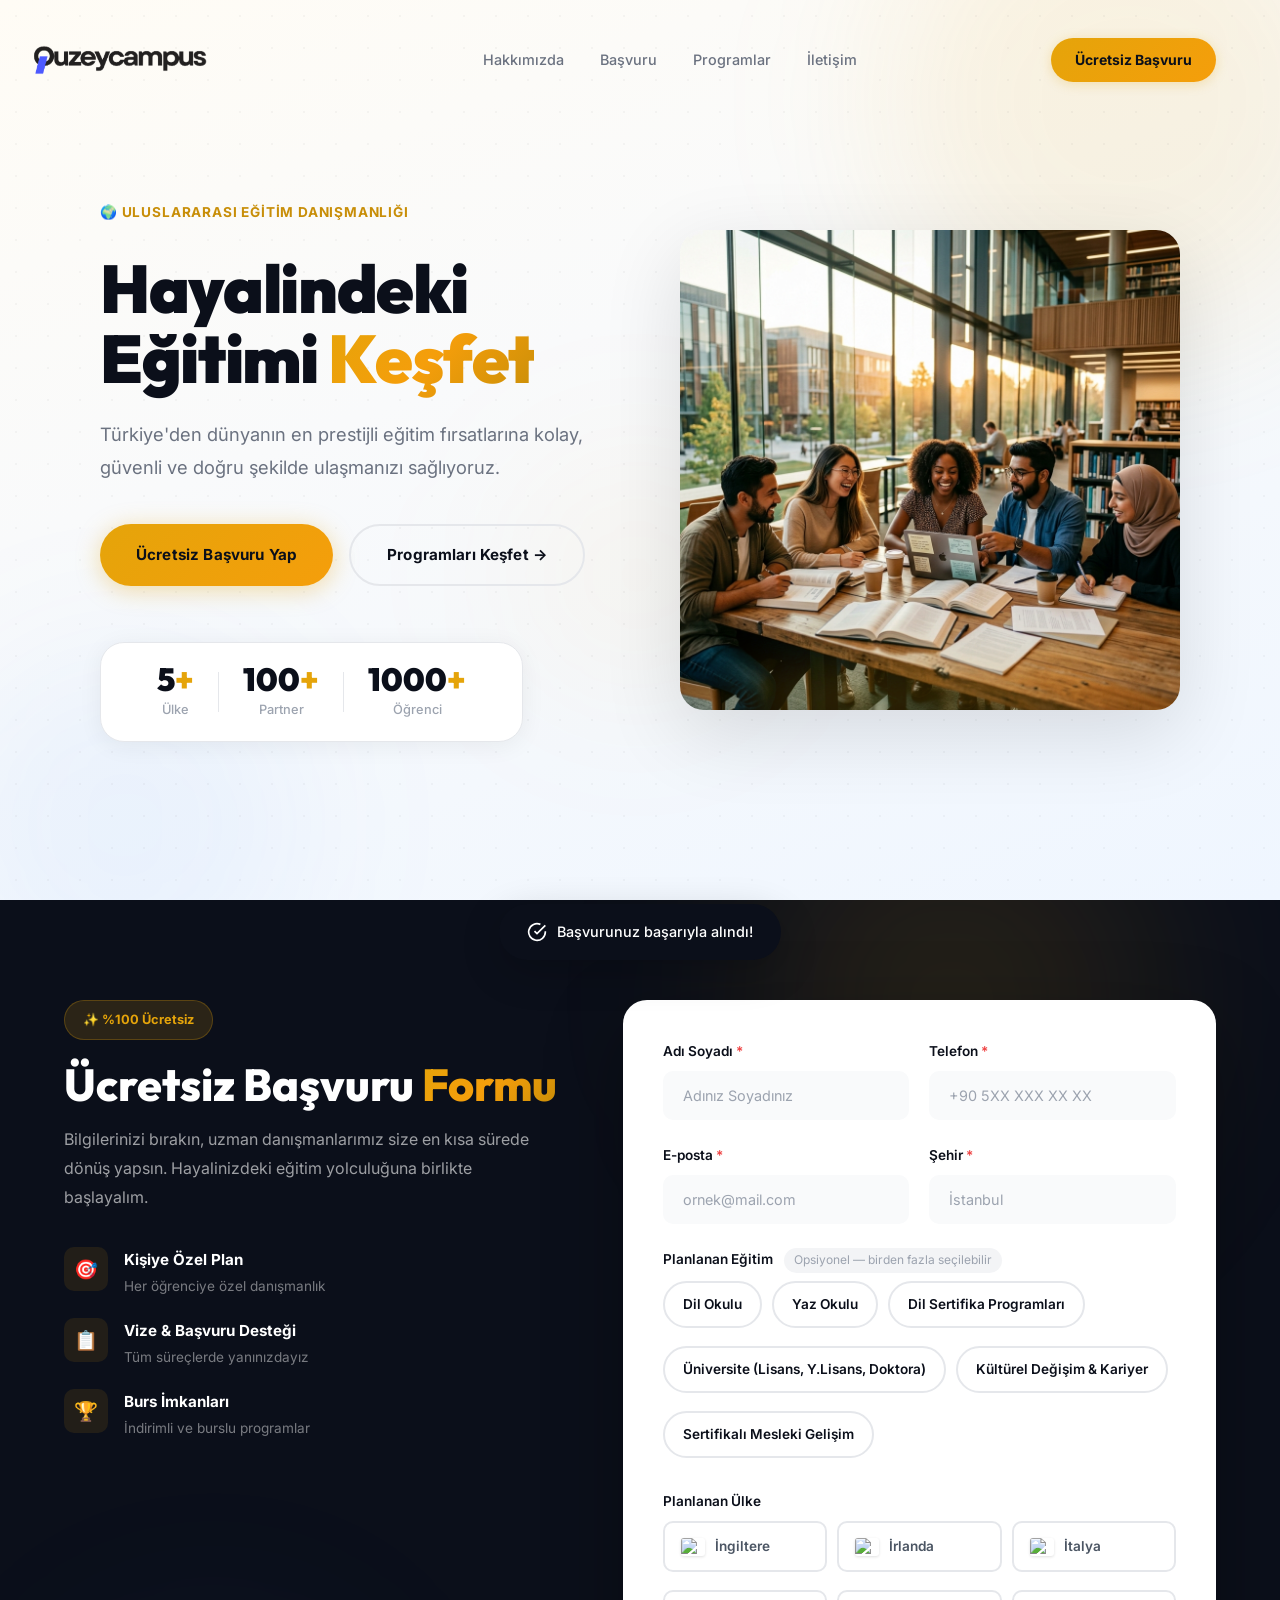
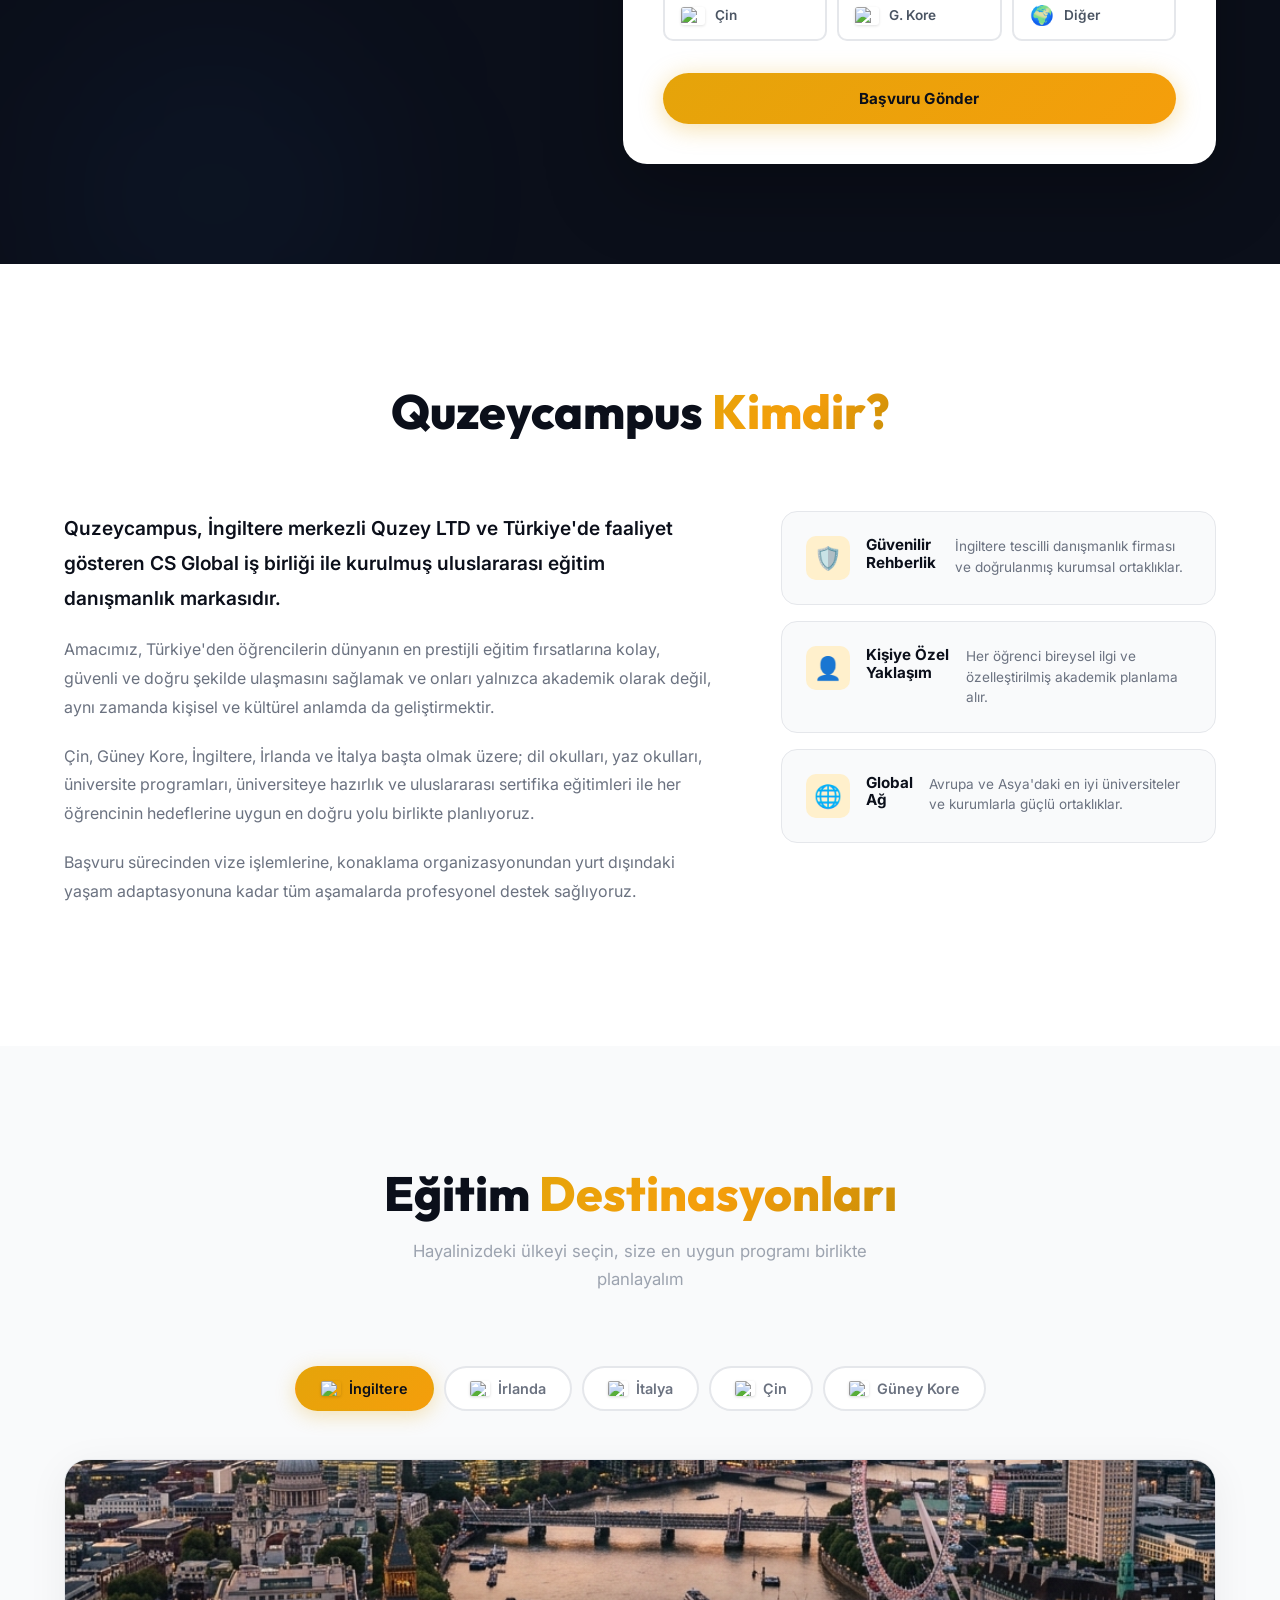
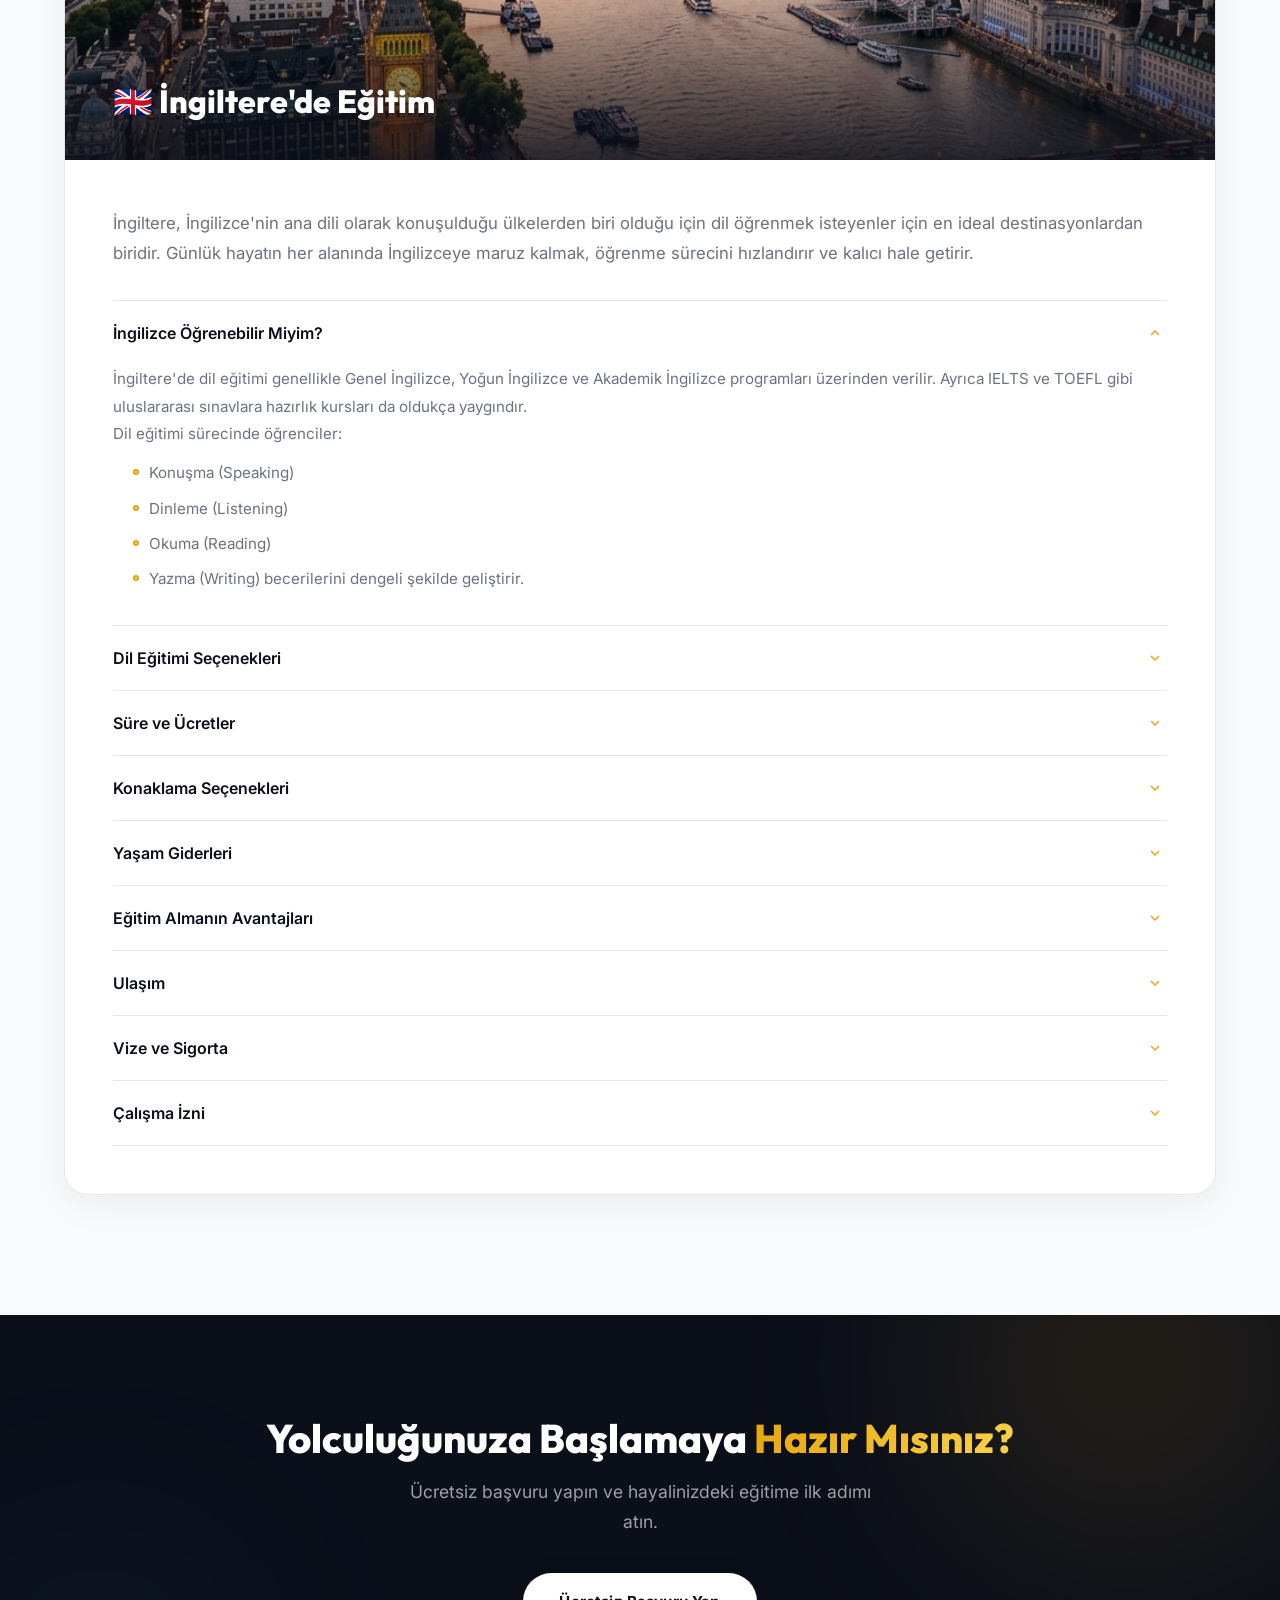
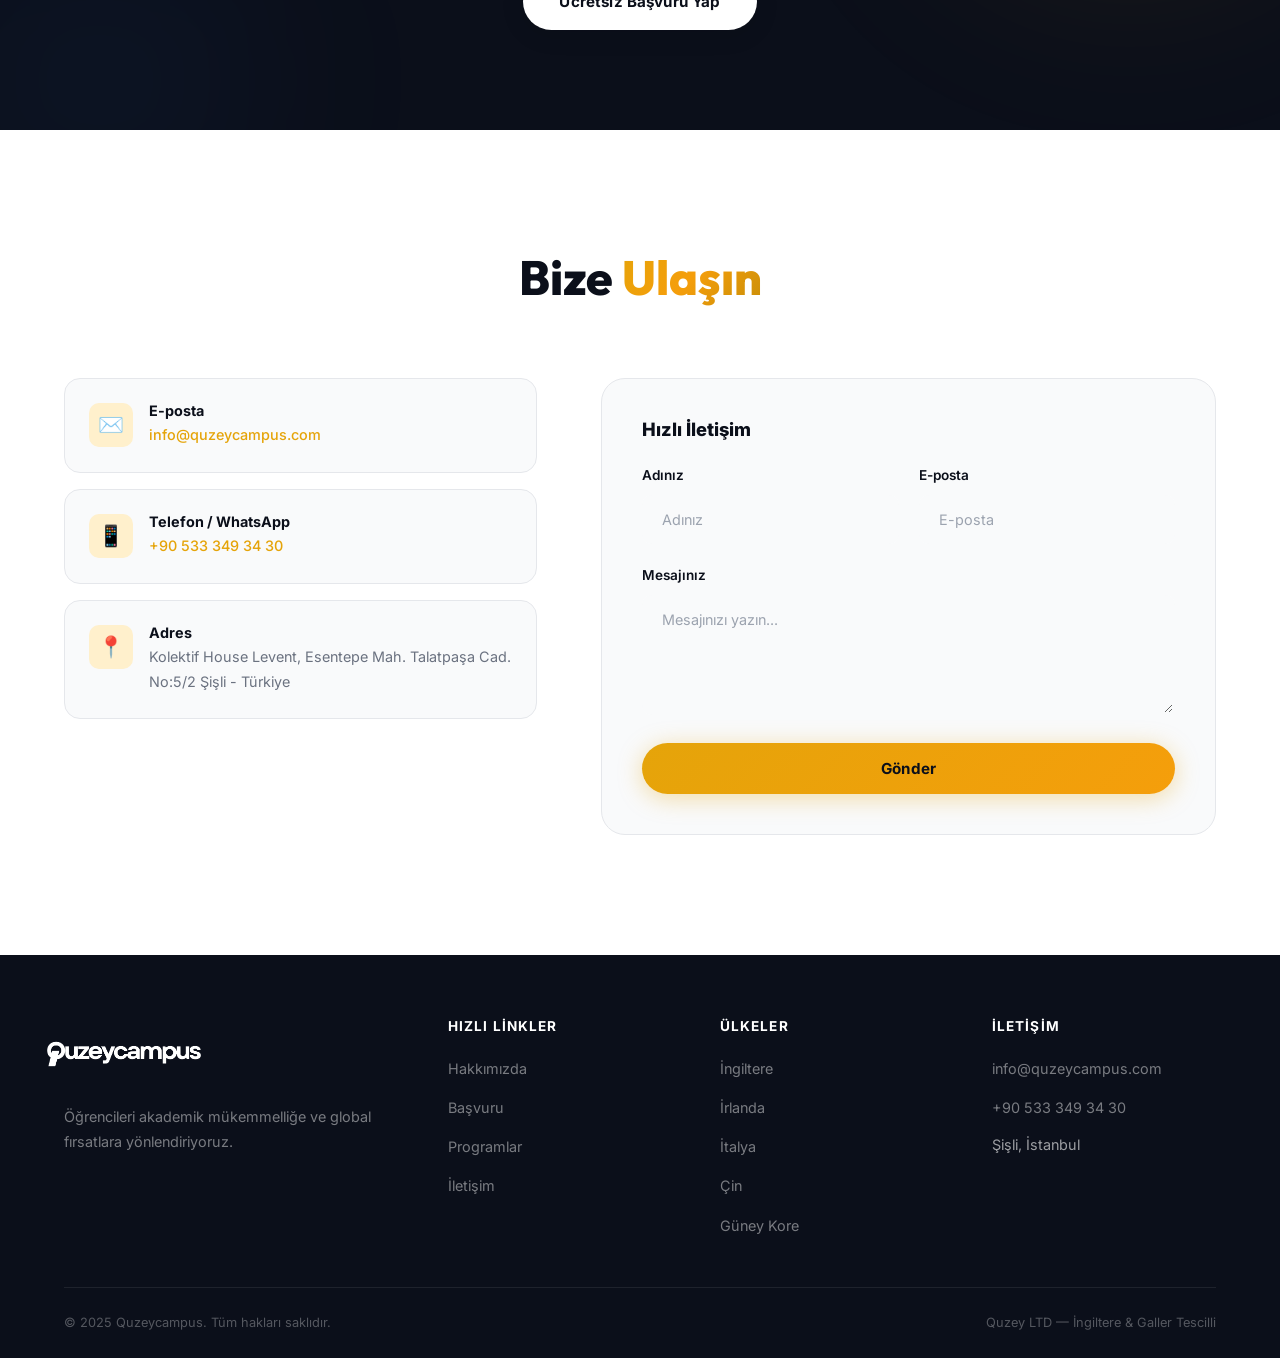
==== commit 6410c7b8: "Update country tabs with real flag images" ====
--- a/index.html
+++ b/index.html
@@ -167,11 +167,11 @@
       <p class="section-sub">Hayalinizdeki ülkeyi seçin, size en uygun programı birlikte planlayalım</p>
     </div>
     <div class="country-tabs reveal">
-      <button class="country-tab active" data-country="uk">🇬🇧 İngiltere</button>
-      <button class="country-tab" data-country="ireland">🇮🇪 İrlanda</button>
-      <button class="country-tab" data-country="italy">🇮🇹 İtalya</button>
-      <button class="country-tab" data-country="china">🇨🇳 Çin</button>
-      <button class="country-tab" data-country="korea">🇰🇷 Güney Kore</button>
+      <button class="country-tab active" data-country="uk"><img class="country-tab-flag" src="https://flagcdn.com/w40/gb.png" alt="🇬🇧"> İngiltere</button>
+      <button class="country-tab" data-country="ireland"><img class="country-tab-flag" src="https://flagcdn.com/w40/ie.png" alt="🇮🇪"> İrlanda</button>
+      <button class="country-tab" data-country="italy"><img class="country-tab-flag" src="https://flagcdn.com/w40/it.png" alt="🇮🇹"> İtalya</button>
+      <button class="country-tab" data-country="china"><img class="country-tab-flag" src="https://flagcdn.com/w40/cn.png" alt="🇨🇳"> Çin</button>
+      <button class="country-tab" data-country="korea"><img class="country-tab-flag" src="https://flagcdn.com/w40/kr.png" alt="🇰🇷"> Güney Kore</button>
     </div>
     <div class="country-content reveal" id="countryContent"></div>
   </div>
--- a/style.css
+++ b/style.css
@@ -143,9 +143,10 @@
 /* Countries */
 .countries{padding:120px 0;background:var(--gray-100)}
 .country-tabs{display:flex;justify-content:center;gap:10px;margin-bottom:48px;flex-wrap:wrap}
-.country-tab{padding:12px 24px;border-radius:var(--radius-pill);border:2px solid var(--gray-300);background:var(--white);font-family:var(--font-body);font-size:.9rem;font-weight:600;color:var(--gray-600);cursor:pointer;transition:all var(--fast)}
+.country-tab{display:inline-flex;align-items:center;gap:8px;padding:12px 24px;border-radius:var(--radius-pill);border:2px solid var(--gray-300);background:var(--white);font-family:var(--font-body);font-size:.9rem;font-weight:600;color:var(--gray-600);cursor:pointer;transition:all var(--fast)}
 .country-tab:hover{border-color:var(--primary);color:var(--dark)}
 .country-tab.active{background:linear-gradient(135deg,var(--primary),#F59E0B);border-color:transparent;color:var(--dark);box-shadow:0 4px 20px rgba(229,164,10,.3)}
+.country-tab-flag{width:20px;height:15px;object-fit:cover;border-radius:2px;box-shadow:0 1px 3px rgba(0,0,0,.15)}
 .country-content{background:var(--white);border-radius:var(--radius-lg);border:1px solid var(--gray-300);overflow:hidden;box-shadow:0 8px 40px rgba(0,0,0,.06)}
 .country-hero{position:relative;height:300px;overflow:hidden}
 .country-hero img{width:100%;height:100%;object-fit:cover}
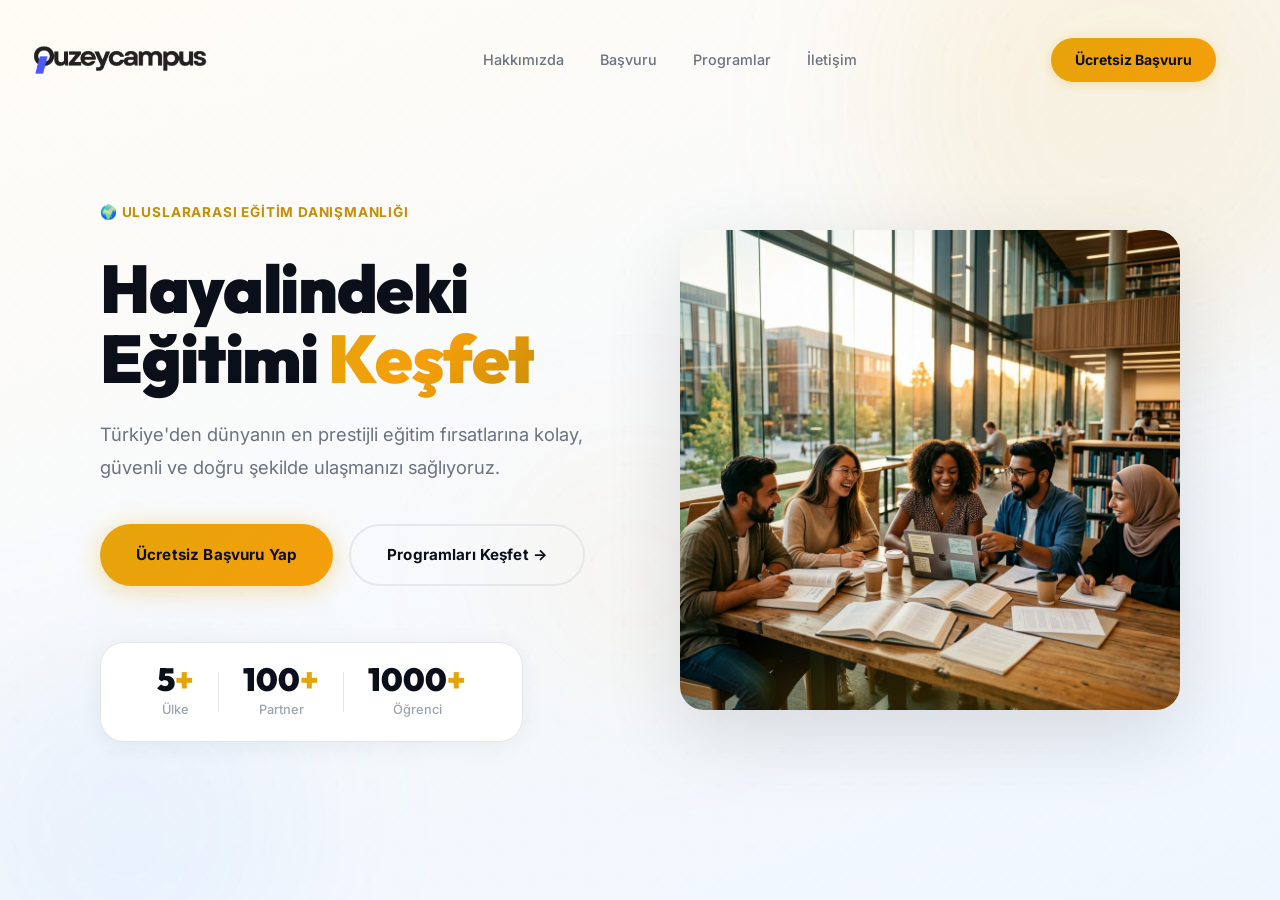
==== commit 9f7cc58e: "Update index.html" ====
--- a/index.html
+++ b/index.html
@@ -13,6 +13,7 @@
 </head>
 <body>
 
+
 <!-- NAVBAR -->
 <nav class="navbar" id="navbar">
   <div class="container nav-container">
@@ -27,6 +28,7 @@
     <button class="nav-toggle" id="navToggle" aria-label="Menü"><span></span><span></span><span></span></button>
   </div>
 </nav>
+
 
 <!-- HERO -->
 <section class="hero" id="hero">
@@ -62,177 +64,3 @@
     </div>
   </div>
 </section>
-
-<!-- APPLICATION FORM — PROMINENT -->
-<section class="apply-section" id="apply">
-  <div class="apply-bg">
-    <div class="apply-orb apply-orb-1"></div>
-    <div class="apply-orb apply-orb-2"></div>
-  </div>
-  <div class="container">
-    <div class="apply-wrapper">
-      <div class="apply-info">
-        <div class="apply-badge">✨ %100 Ücretsiz</div>
-        <h2 class="apply-title">Ücretsiz Başvuru <span class="gradient-text">Formu</span></h2>
-        <p class="apply-desc">Bilgilerinizi bırakın, uzman danışmanlarımız size en kısa sürede dönüş yapsın. Hayalinizdeki eğitim yolculuğuna birlikte başlayalım.</p>
-        <div class="apply-features">
-          <div class="apply-feature"><div class="apply-feature-icon">🎯</div><div><strong>Kişiye Özel Plan</strong><p>Her öğrenciye özel danışmanlık</p></div></div>
-          <div class="apply-feature"><div class="apply-feature-icon">📋</div><div><strong>Vize & Başvuru Desteği</strong><p>Tüm süreçlerde yanınızdayız</p></div></div>
-          <div class="apply-feature"><div class="apply-feature-icon">🏆</div><div><strong>Burs İmkanları</strong><p>İndirimli ve burslu programlar</p></div></div>
-        </div>
-      </div>
-      <div class="apply-form-card">
-        <form id="consultForm">
-          <div class="form-row">
-            <div class="form-group"><label>Adı Soyadı <span class="req">*</span></label><input type="text" id="fullName" required placeholder="Adınız Soyadınız"></div>
-            <div class="form-group"><label>Telefon <span class="req">*</span></label><input type="tel" id="phone" required placeholder="+90 5XX XXX XX XX"></div>
-          </div>
-          <div class="form-row">
-            <div class="form-group"><label>E-posta <span class="req">*</span></label><input type="email" id="email" required placeholder="ornek@mail.com"></div>
-            <div class="form-group"><label>Şehir <span class="req">*</span></label><input type="text" id="city" required placeholder="İstanbul"></div>
-          </div>
-          <div class="form-group">
-            <label>Planlanan Eğitim <span class="optional-tag">Opsiyonel — birden fazla seçilebilir</span></label>
-            <div class="chip-group">
-              <label class="chip"><input type="checkbox" name="education" value="dil-okulu"><span>Dil Okulu</span></label>
-              <label class="chip"><input type="checkbox" name="education" value="yaz-okulu"><span>Yaz Okulu</span></label>
-              <label class="chip"><input type="checkbox" name="education" value="dil-sertifika"><span>Dil Sertifika Programları</span></label>
-              <label class="chip"><input type="checkbox" name="education" value="universite"><span>Üniversite (Lisans, Y.Lisans, Doktora)</span></label>
-              <label class="chip"><input type="checkbox" name="education" value="kulturel-degisim"><span>Kültürel Değişim & Kariyer</span></label>
-              <label class="chip"><input type="checkbox" name="education" value="mesleki-gelisim"><span>Sertifikalı Mesleki Gelişim</span></label>
-            </div>
-          </div>
-          <div class="form-group">
-            <label>Planlanan Ülke</label>
-            <div class="country-select-grid">
-              <label class="country-chip"><input type="checkbox" name="country" value="ingiltere"><span class="country-chip-inner"><img class="country-flag-img" src="https://flagcdn.com/w40/gb.png" alt="🇬🇧"><span class="country-name">İngiltere</span></span></label>
-              <label class="country-chip"><input type="checkbox" name="country" value="irlanda"><span class="country-chip-inner"><img class="country-flag-img" src="https://flagcdn.com/w40/ie.png" alt="🇮🇪"><span class="country-name">İrlanda</span></span></label>
-              <label class="country-chip"><input type="checkbox" name="country" value="italya"><span class="country-chip-inner"><img class="country-flag-img" src="https://flagcdn.com/w40/it.png" alt="🇮🇹"><span class="country-name">İtalya</span></span></label>
-              <label class="country-chip"><input type="checkbox" name="country" value="cin"><span class="country-chip-inner"><img class="country-flag-img" src="https://flagcdn.com/w40/cn.png" alt="🇨🇳"><span class="country-name">Çin</span></span></label>
-              <label class="country-chip"><input type="checkbox" name="country" value="guney-kore"><span class="country-chip-inner"><img class="country-flag-img" src="https://flagcdn.com/w40/kr.png" alt="🇰🇷"><span class="country-name">G. Kore</span></span></label>
-              <label class="country-chip country-chip-other"><input type="checkbox" name="country" value="diger"><span class="country-chip-inner"><span class="country-flag-globe">🌍</span><span class="country-name">Diğer</span></span></label>
-            </div>
-            <div class="country-other-row" id="countryOtherRow" style="display:none;margin-top:10px">
-              <input type="text" class="form-other-input" id="otherCountry" placeholder="Ülke adını yazın...">
-            </div>
-          </div>
-          <button type="submit" class="btn btn-glow btn-full">Başvuru Gönder</button>
-        </form>
-      </div>
-    </div>
-  </div>
-</section>
-
-<!-- ABOUT -->
-<section class="about" id="about">
-  <div class="container">
-    <div class="section-header reveal">
-
-      <h2 class="section-title">Quzeycampus <span class="gradient-text">Kimdir?</span></h2>
-    </div>
-    <div class="about-grid">
-      <div class="about-main reveal">
-        <p class="about-lead">Quzeycampus, İngiltere merkezli Quzey LTD ve Türkiye'de faaliyet gösteren CS Global iş birliği ile kurulmuş uluslararası eğitim danışmanlık markasıdır.</p>
-        <p>Amacımız, Türkiye'den öğrencilerin dünyanın en prestijli eğitim fırsatlarına kolay, güvenli ve doğru şekilde ulaşmasını sağlamak ve onları yalnızca akademik olarak değil, aynı zamanda kişisel ve kültürel anlamda da geliştirmektir.</p>
-        <p>Çin, Güney Kore, İngiltere, İrlanda ve İtalya başta olmak üzere; dil okulları, yaz okulları, üniversite programları, üniversiteye hazırlık ve uluslararası sertifika eğitimleri ile her öğrencinin hedeflerine uygun en doğru yolu birlikte planlıyoruz.</p>
-        <p>Başvuru sürecinden vize işlemlerine, konaklama organizasyonundan yurt dışındaki yaşam adaptasyonuna kadar tüm aşamalarda profesyonel destek sağlıyoruz.</p>
-      </div>
-      <div class="about-cards reveal">
-        <div class="about-card">
-          <div class="about-card-icon">🛡️</div>
-          <h3>Güvenilir Rehberlik</h3>
-          <p>İngiltere tescilli danışmanlık firması ve doğrulanmış kurumsal ortaklıklar.</p>
-        </div>
-        <div class="about-card">
-          <div class="about-card-icon">👤</div>
-          <h3>Kişiye Özel Yaklaşım</h3>
-          <p>Her öğrenci bireysel ilgi ve özelleştirilmiş akademik planlama alır.</p>
-        </div>
-        <div class="about-card">
-          <div class="about-card-icon">🌐</div>
-          <h3>Global Ağ</h3>
-          <p>Avrupa ve Asya'daki en iyi üniversiteler ve kurumlarla güçlü ortaklıklar.</p>
-        </div>
-      </div>
-    </div>
-  </div>
-</section>
-
-<!-- COUNTRIES -->
-<section class="countries" id="countries">
-  <div class="container">
-    <div class="section-header reveal">
-
-      <h2 class="section-title">Eğitim <span class="gradient-text">Destinasyonları</span></h2>
-      <p class="section-sub">Hayalinizdeki ülkeyi seçin, size en uygun programı birlikte planlayalım</p>
-    </div>
-    <div class="country-tabs reveal">
-      <button class="country-tab active" data-country="uk"><img class="country-tab-flag" src="https://flagcdn.com/w40/gb.png" alt="🇬🇧"> İngiltere</button>
-      <button class="country-tab" data-country="ireland"><img class="country-tab-flag" src="https://flagcdn.com/w40/ie.png" alt="🇮🇪"> İrlanda</button>
-      <button class="country-tab" data-country="italy"><img class="country-tab-flag" src="https://flagcdn.com/w40/it.png" alt="🇮🇹"> İtalya</button>
-      <button class="country-tab" data-country="china"><img class="country-tab-flag" src="https://flagcdn.com/w40/cn.png" alt="🇨🇳"> Çin</button>
-      <button class="country-tab" data-country="korea"><img class="country-tab-flag" src="https://flagcdn.com/w40/kr.png" alt="🇰🇷"> Güney Kore</button>
-    </div>
-    <div class="country-content reveal" id="countryContent"></div>
-  </div>
-</section>
-
-<!-- CTA BANNER -->
-<section class="cta-banner reveal">
-  <div class="cta-bg"><div class="cta-orb cta-orb-1"></div><div class="cta-orb cta-orb-2"></div></div>
-  <div class="container cta-content">
-    <h2>Yolculuğunuza Başlamaya <span class="gradient-text-light">Hazır Mısınız?</span></h2>
-    <p>Ücretsiz başvuru yapın ve hayalinizdeki eğitime ilk adımı atın.</p>
-    <a href="#apply" class="btn btn-white">Ücretsiz Başvuru Yap</a>
-  </div>
-</section>
-
-<!-- CONTACT -->
-<section class="contact" id="contact">
-  <div class="container">
-    <div class="section-header reveal">
-
-      <h2 class="section-title">Bize <span class="gradient-text">Ulaşın</span></h2>
-    </div>
-    <div class="contact-grid reveal">
-      <div class="contact-info">
-        <div class="contact-card"><div class="contact-card-icon">✉️</div><div><h3>E-posta</h3><p><a href="mailto:info@quzeycampus.com">info@quzeycampus.com</a></p></div></div>
-        <div class="contact-card"><div class="contact-card-icon">📱</div><div><h3>Telefon / WhatsApp</h3><p><a href="https://wa.me/905333493430">+90 533 349 34 30</a></p></div></div>
-        <div class="contact-card"><div class="contact-card-icon">📍</div><div><h3>Adres</h3><p>Kolektif House Levent, Esentepe Mah. Talatpaşa Cad. No:5/2 Şişli - Türkiye</p></div></div>
-      </div>
-      <div class="contact-form-card">
-        <h3>Hızlı İletişim</h3>
-        <form id="contactForm">
-          <div class="form-row"><div class="form-group"><label>Adınız</label><input type="text" placeholder="Adınız" required></div><div class="form-group"><label>E-posta</label><input type="email" placeholder="E-posta" required></div></div>
-          <div class="form-group"><label>Mesajınız</label><textarea placeholder="Mesajınızı yazın..." rows="4"></textarea></div>
-          <button type="submit" class="btn btn-glow btn-full">Gönder</button>
-        </form>
-      </div>
-    </div>
-  </div>
-</section>
-
-<!-- FOOTER -->
-<footer class="footer">
-  <div class="container">
-    <div class="footer-grid">
-      <div class="footer-brand"><a href="#" class="nav-logo footer-logo"><img src="logo.png" alt="Quzeycampus" class="footer-logo-img"></a><p>Öğrencileri akademik mükemmelliğe ve global fırsatlara yönlendiriyoruz.</p></div>
-      <div class="footer-links"><h4>Hızlı Linkler</h4><ul><li><a href="#about">Hakkımızda</a></li><li><a href="#apply">Başvuru</a></li><li><a href="#countries">Programlar</a></li><li><a href="#contact">İletişim</a></li></ul></div>
-      <div class="footer-links"><h4>Ülkeler</h4><ul><li><a href="#" onclick="selectCountry('uk')">İngiltere</a></li><li><a href="#" onclick="selectCountry('ireland')">İrlanda</a></li><li><a href="#" onclick="selectCountry('italy')">İtalya</a></li><li><a href="#" onclick="selectCountry('china')">Çin</a></li><li><a href="#" onclick="selectCountry('korea')">Güney Kore</a></li></ul></div>
-      <div class="footer-links"><h4>İletişim</h4><ul><li><a href="mailto:info@quzeycampus.com">info@quzeycampus.com</a></li><li><a href="https://wa.me/905333493430">+90 533 349 34 30</a></li><li>Şişli, İstanbul</li></ul></div>
-    </div>
-    <div class="footer-bottom"><span>© 2025 Quzeycampus. Tüm hakları saklıdır.</span><span>Quzey LTD — İngiltere & Galler Tescilli</span></div>
-  </div>
-</footer>
-
-<!-- TOAST -->
-<div class="toast" id="toast"><svg width="20" height="20" viewBox="0 0 24 24" fill="none" stroke="currentColor" stroke-width="2"><path d="M22 11.08V12a10 10 0 1 1-5.93-9.14"/><polyline points="22 4 12 14.01 9 11.01"/></svg><span>Başvurunuz başarıyla alındı!</span></div>
-
-<!-- WHATSAPP -->
-<a href="https://wa.me/905333493430" target="_blank" class="whatsapp-float" id="whatsappFloat" aria-label="WhatsApp">
-  <svg width="28" height="28" viewBox="0 0 24 24" fill="white"><path d="M17.472 14.382c-.297-.149-1.758-.867-2.03-.967-.273-.099-.471-.148-.67.15-.197.297-.767.966-.94 1.164-.173.199-.347.223-.644.075-.297-.15-1.255-.463-2.39-1.475-.883-.788-1.48-1.761-1.653-2.059-.173-.297-.018-.458.13-.606.134-.133.298-.347.446-.52.149-.174.198-.298.298-.497.099-.198.05-.371-.025-.52-.075-.149-.669-1.612-.916-2.207-.242-.579-.487-.5-.669-.51-.173-.008-.371-.01-.57-.01-.198 0-.52.074-.792.372-.272.297-1.04 1.016-1.04 2.479 0 1.462 1.065 2.875 1.213 3.074.149.198 2.096 3.2 5.077 4.487.709.306 1.262.489 1.694.625.712.227 1.36.195 1.871.118.571-.085 1.758-.719 2.006-1.413.248-.694.248-1.289.173-1.413-.074-.124-.272-.198-.57-.347m-5.421 7.403h-.004a9.87 9.87 0 01-5.031-1.378l-.361-.214-3.741.982.998-3.648-.235-.374a9.86 9.86 0 01-1.51-5.26c.001-5.45 4.436-9.884 9.888-9.884 2.64 0 5.122 1.03 6.988 2.898a9.825 9.825 0 012.893 6.994c-.003 5.45-4.437 9.884-9.885 9.884m8.413-18.297A11.815 11.815 0 0012.05 0C5.495 0 .16 5.335.157 11.892c0 2.096.547 4.142 1.588 5.945L.057 24l6.305-1.654a11.882 11.882 0 005.683 1.448h.005c6.554 0 11.89-5.335 11.893-11.893a11.821 11.821 0 00-3.48-8.413z"/></svg>
-</a>
-
-<script src="script.js"></script>
-</body>
-</html>
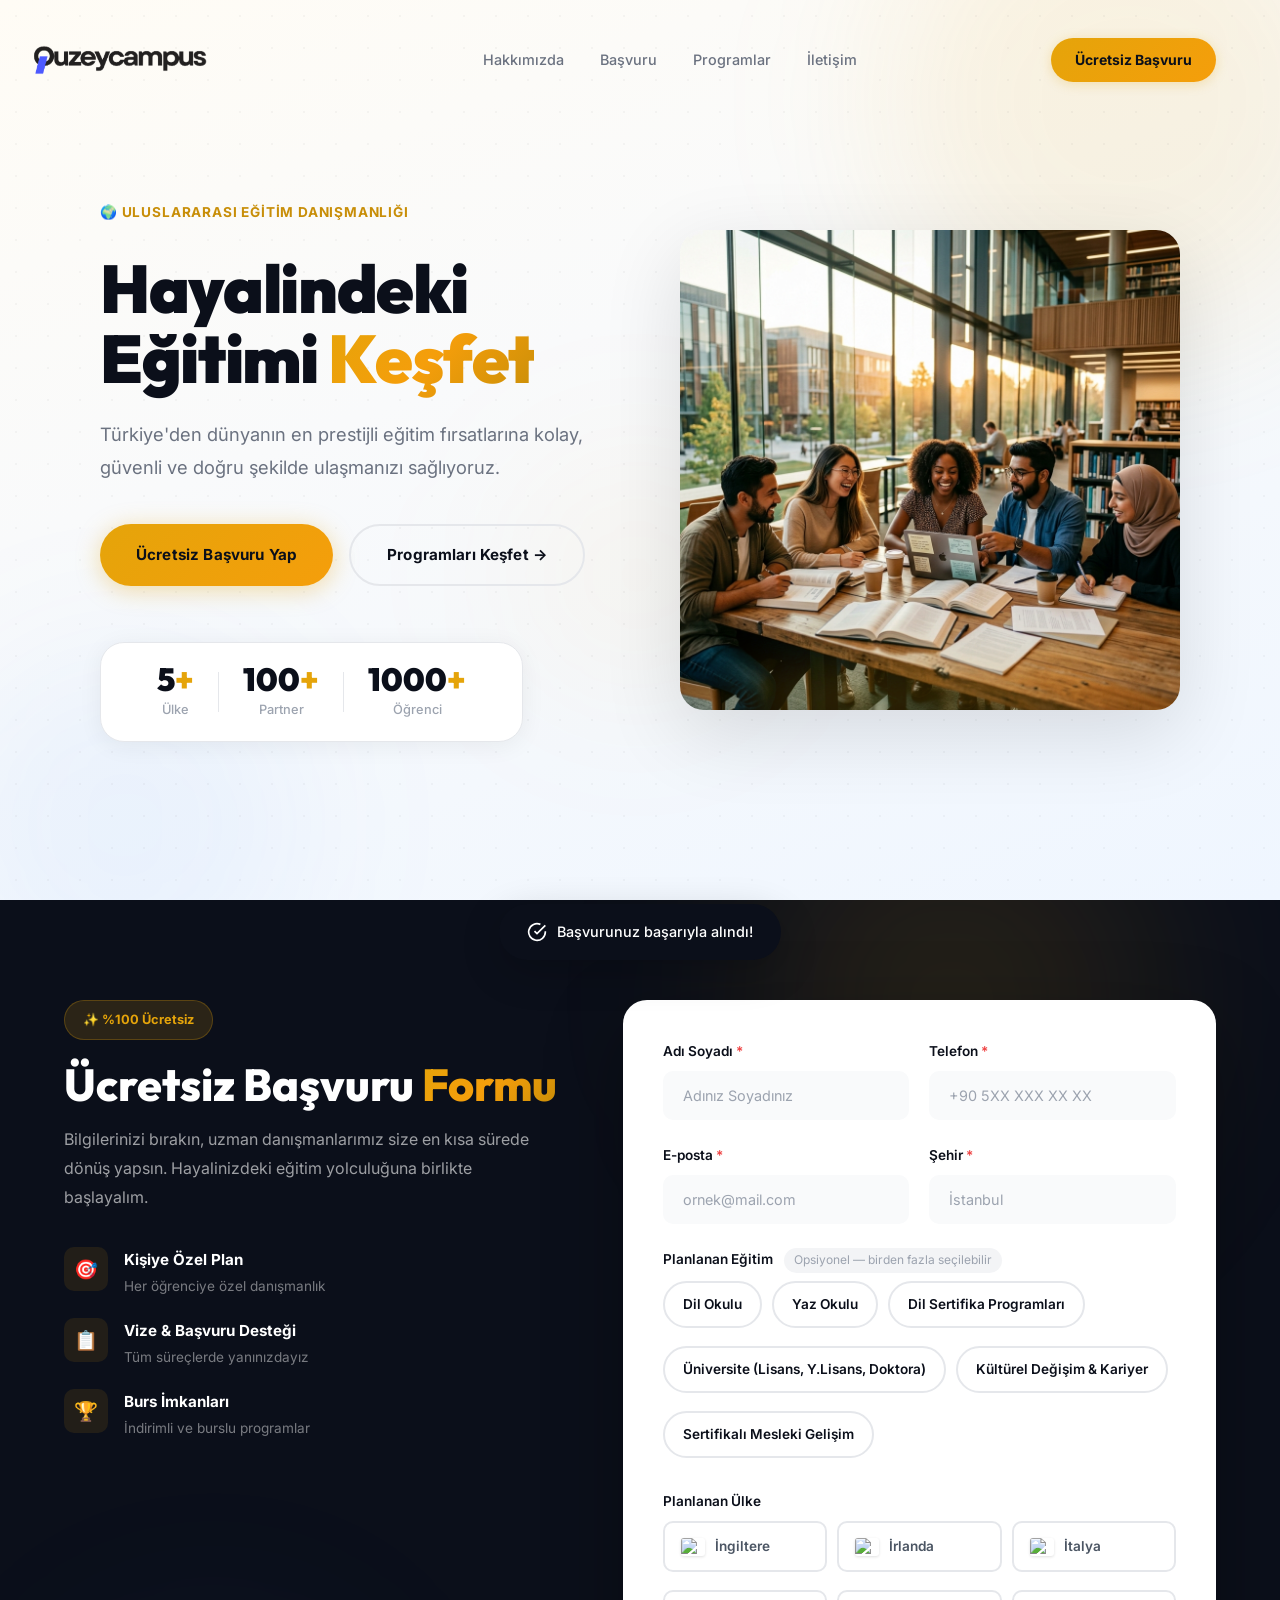
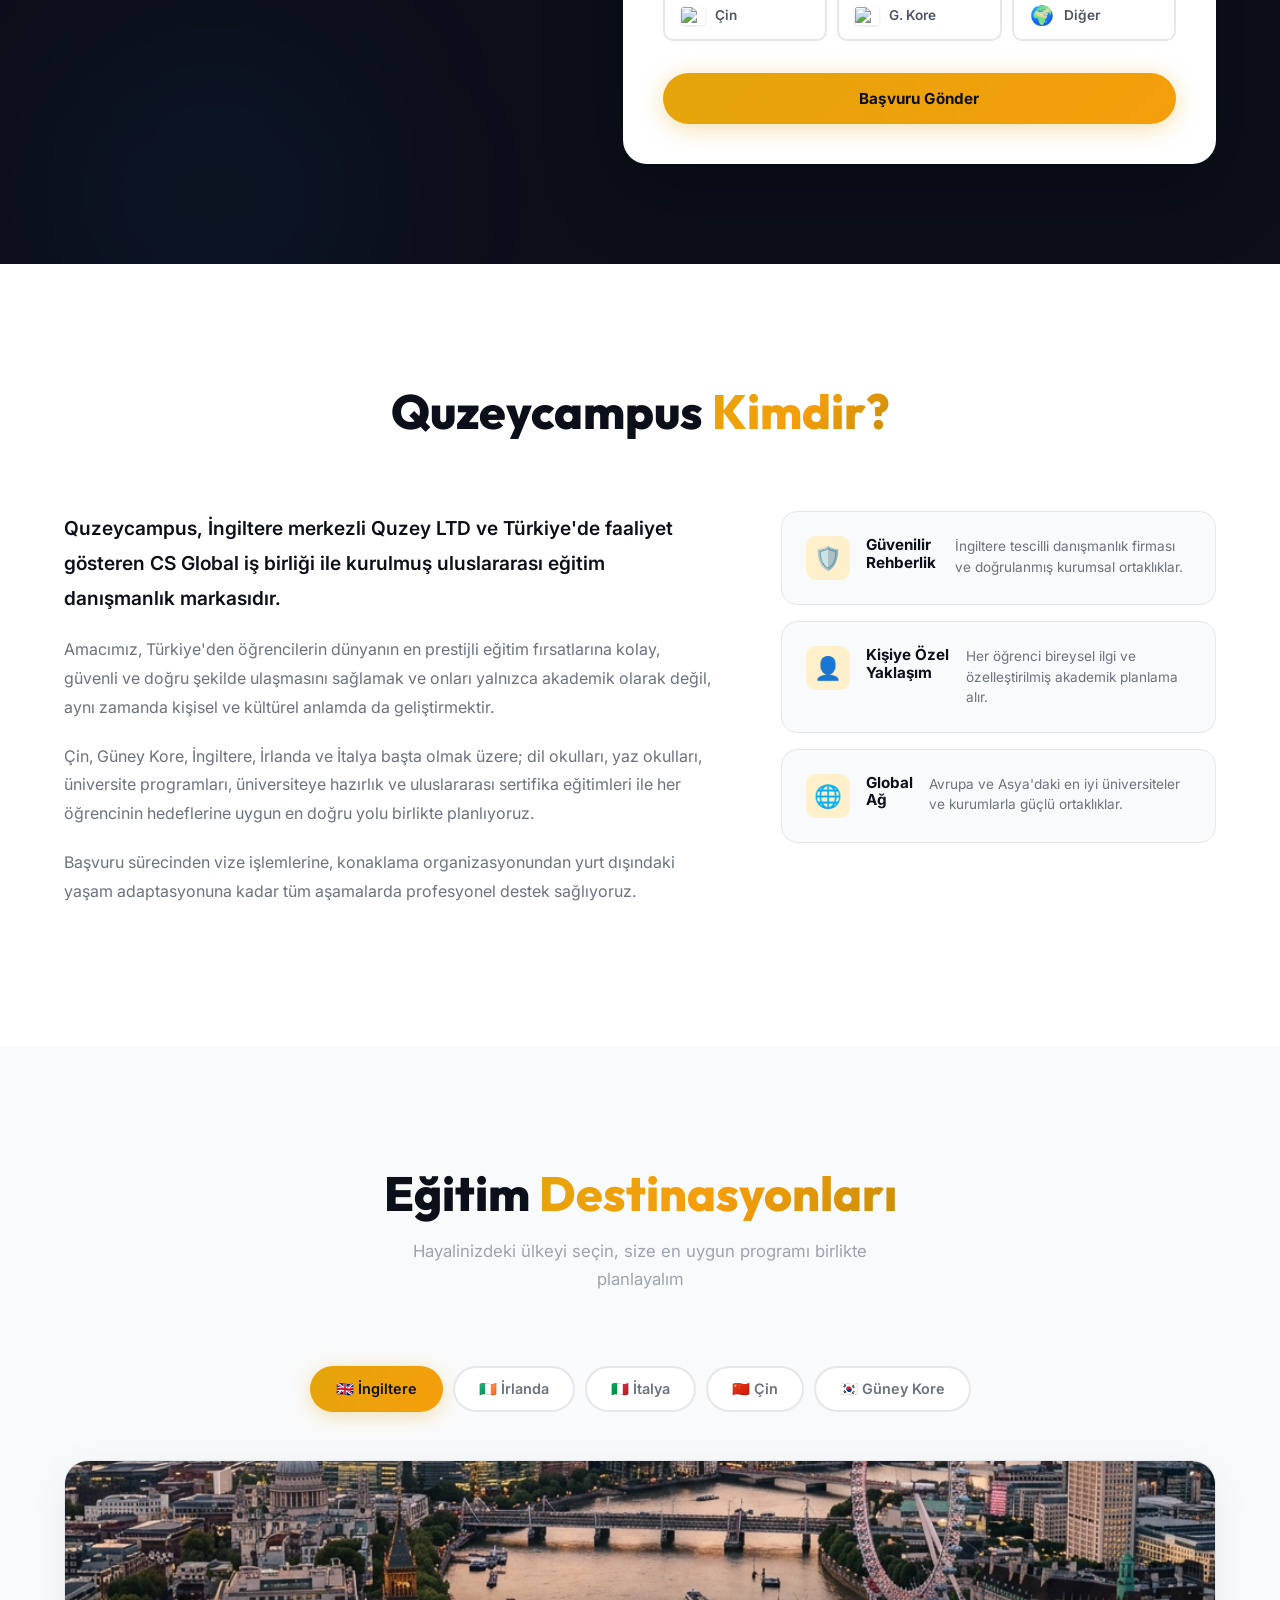
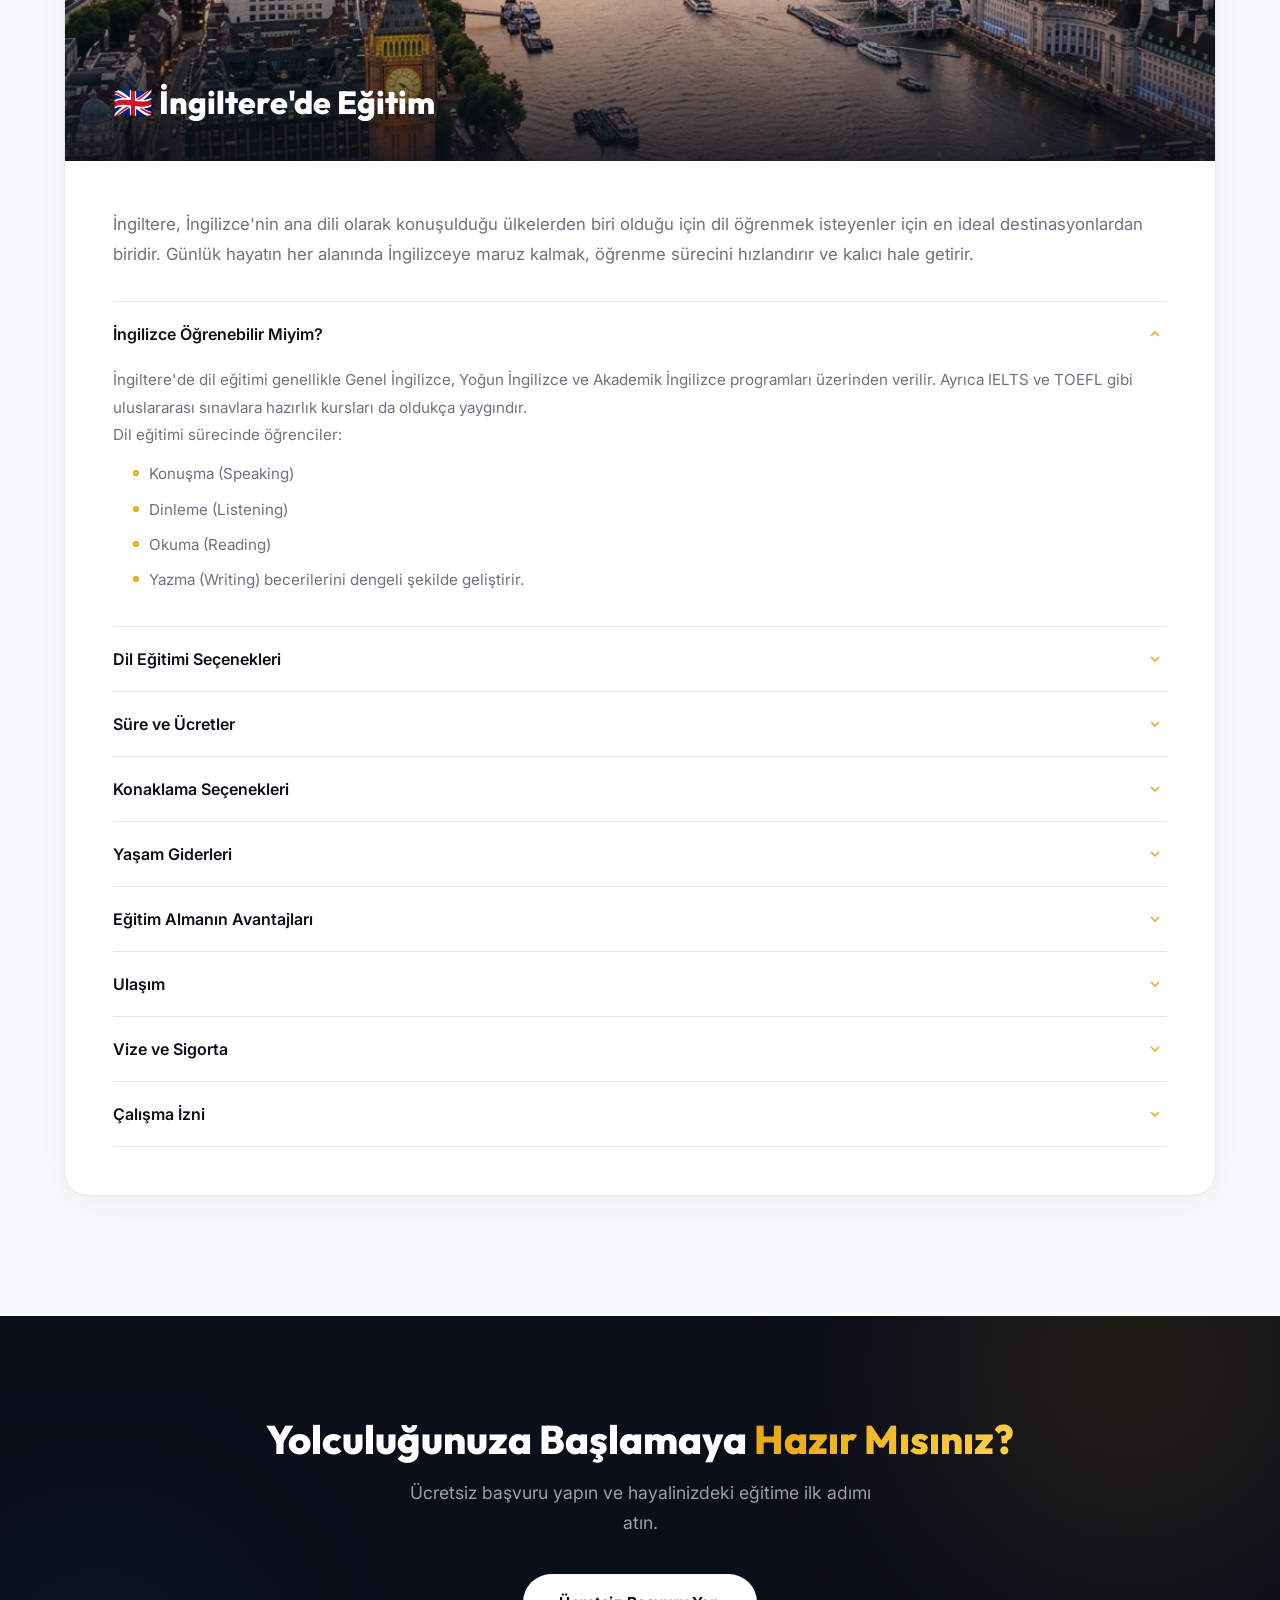
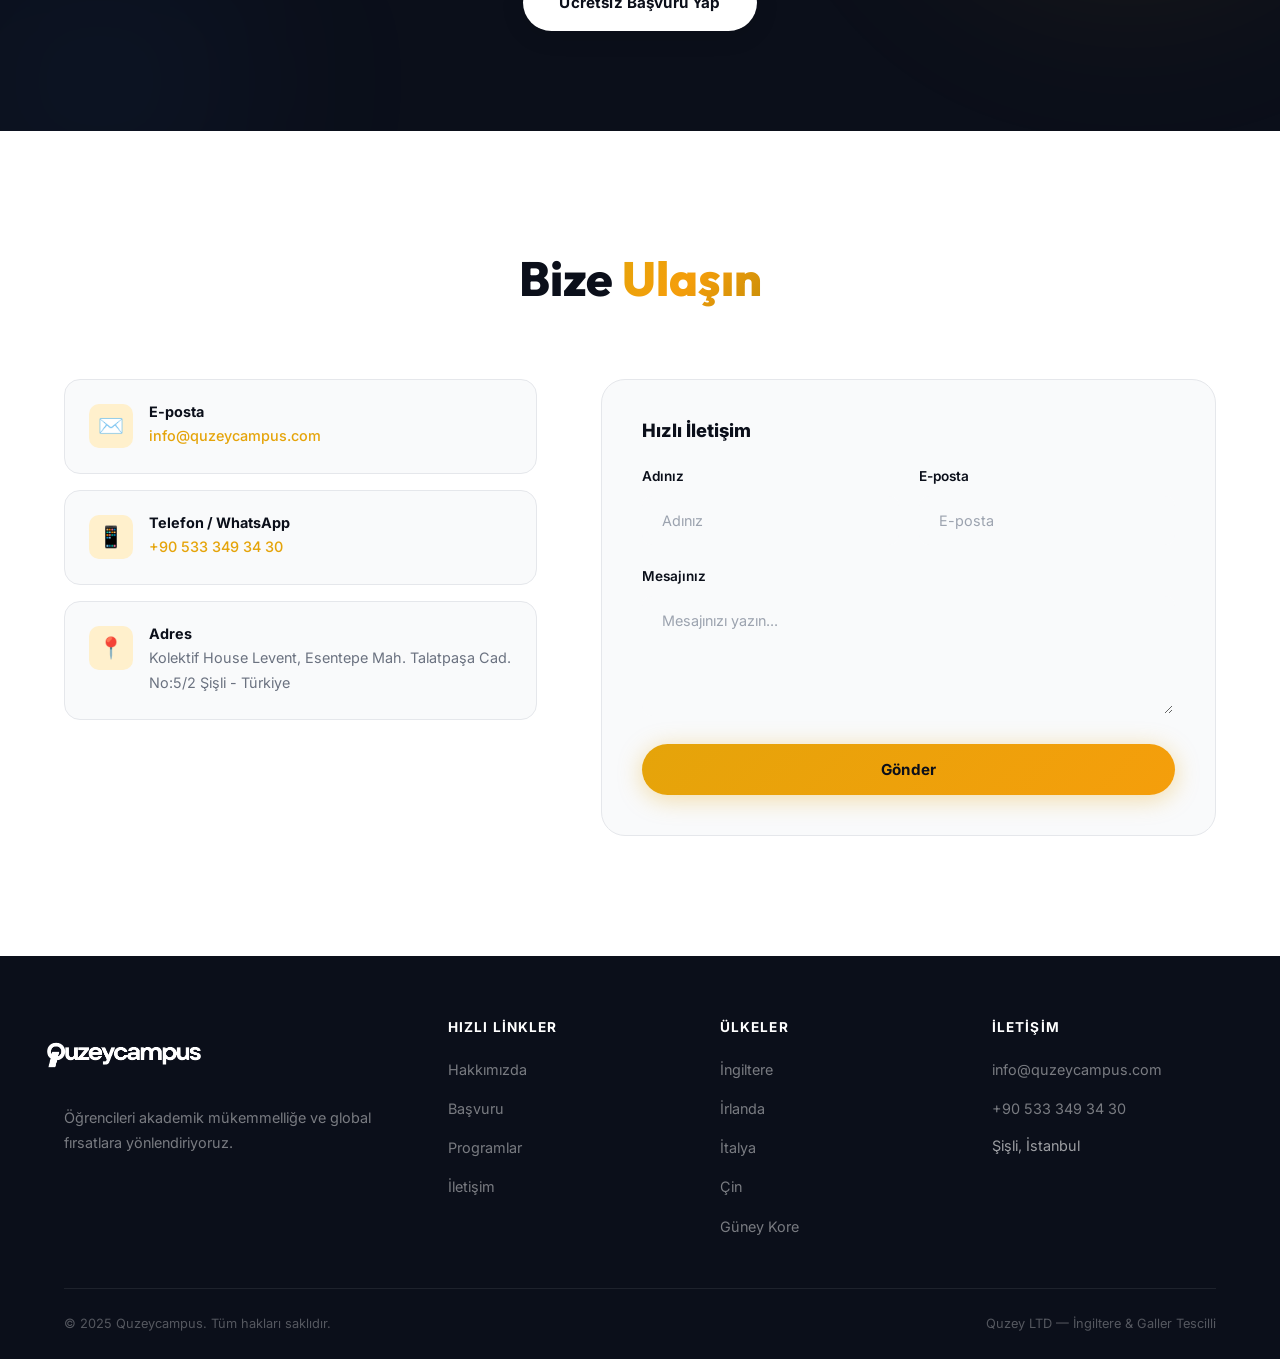
==== commit 94d1c373: "Update index.html" ====
--- a/index.html
+++ b/index.html
@@ -13,7 +13,6 @@
 </head>
 <body>
 
-
 <!-- NAVBAR -->
 <nav class="navbar" id="navbar">
   <div class="container nav-container">
@@ -29,7 +28,6 @@
   </div>
 </nav>
 
-
 <!-- HERO -->
 <section class="hero" id="hero">
   <div class="hero-bg">
@@ -64,3 +62,177 @@
     </div>
   </div>
 </section>
+
+<!-- APPLICATION FORM — PROMINENT -->
+<section class="apply-section" id="apply">
+  <div class="apply-bg">
+    <div class="apply-orb apply-orb-1"></div>
+    <div class="apply-orb apply-orb-2"></div>
+  </div>
+  <div class="container">
+    <div class="apply-wrapper">
+      <div class="apply-info">
+        <div class="apply-badge">✨ %100 Ücretsiz</div>
+        <h2 class="apply-title">Ücretsiz Başvuru <span class="gradient-text">Formu</span></h2>
+        <p class="apply-desc">Bilgilerinizi bırakın, uzman danışmanlarımız size en kısa sürede dönüş yapsın. Hayalinizdeki eğitim yolculuğuna birlikte başlayalım.</p>
+        <div class="apply-features">
+          <div class="apply-feature"><div class="apply-feature-icon">🎯</div><div><strong>Kişiye Özel Plan</strong><p>Her öğrenciye özel danışmanlık</p></div></div>
+          <div class="apply-feature"><div class="apply-feature-icon">📋</div><div><strong>Vize & Başvuru Desteği</strong><p>Tüm süreçlerde yanınızdayız</p></div></div>
+          <div class="apply-feature"><div class="apply-feature-icon">🏆</div><div><strong>Burs İmkanları</strong><p>İndirimli ve burslu programlar</p></div></div>
+        </div>
+      </div>
+      <div class="apply-form-card">
+        <form id="consultForm">
+          <div class="form-row">
+            <div class="form-group"><label>Adı Soyadı <span class="req">*</span></label><input type="text" id="fullName" required placeholder="Adınız Soyadınız"></div>
+            <div class="form-group"><label>Telefon <span class="req">*</span></label><input type="tel" id="phone" required placeholder="+90 5XX XXX XX XX"></div>
+          </div>
+          <div class="form-row">
+            <div class="form-group"><label>E-posta <span class="req">*</span></label><input type="email" id="email" required placeholder="ornek@mail.com"></div>
+            <div class="form-group"><label>Şehir <span class="req">*</span></label><input type="text" id="city" required placeholder="İstanbul"></div>
+          </div>
+          <div class="form-group">
+            <label>Planlanan Eğitim <span class="optional-tag">Opsiyonel — birden fazla seçilebilir</span></label>
+            <div class="chip-group">
+              <label class="chip"><input type="checkbox" name="education" value="dil-okulu"><span>Dil Okulu</span></label>
+              <label class="chip"><input type="checkbox" name="education" value="yaz-okulu"><span>Yaz Okulu</span></label>
+              <label class="chip"><input type="checkbox" name="education" value="dil-sertifika"><span>Dil Sertifika Programları</span></label>
+              <label class="chip"><input type="checkbox" name="education" value="universite"><span>Üniversite (Lisans, Y.Lisans, Doktora)</span></label>
+              <label class="chip"><input type="checkbox" name="education" value="kulturel-degisim"><span>Kültürel Değişim & Kariyer</span></label>
+              <label class="chip"><input type="checkbox" name="education" value="mesleki-gelisim"><span>Sertifikalı Mesleki Gelişim</span></label>
+            </div>
+          </div>
+          <div class="form-group">
+            <label>Planlanan Ülke</label>
+            <div class="country-select-grid">
+              <label class="country-chip"><input type="checkbox" name="country" value="ingiltere"><span class="country-chip-inner"><img class="country-flag-img" src="https://flagcdn.com/w40/gb.png" alt="🇬🇧"><span class="country-name">İngiltere</span></span></label>
+              <label class="country-chip"><input type="checkbox" name="country" value="irlanda"><span class="country-chip-inner"><img class="country-flag-img" src="https://flagcdn.com/w40/ie.png" alt="🇮🇪"><span class="country-name">İrlanda</span></span></label>
+              <label class="country-chip"><input type="checkbox" name="country" value="italya"><span class="country-chip-inner"><img class="country-flag-img" src="https://flagcdn.com/w40/it.png" alt="🇮🇹"><span class="country-name">İtalya</span></span></label>
+              <label class="country-chip"><input type="checkbox" name="country" value="cin"><span class="country-chip-inner"><img class="country-flag-img" src="https://flagcdn.com/w40/cn.png" alt="🇨🇳"><span class="country-name">Çin</span></span></label>
+              <label class="country-chip"><input type="checkbox" name="country" value="guney-kore"><span class="country-chip-inner"><img class="country-flag-img" src="https://flagcdn.com/w40/kr.png" alt="🇰🇷"><span class="country-name">G. Kore</span></span></label>
+              <label class="country-chip country-chip-other"><input type="checkbox" name="country" value="diger"><span class="country-chip-inner"><span class="country-flag-globe">🌍</span><span class="country-name">Diğer</span></span></label>
+            </div>
+            <div class="country-other-row" id="countryOtherRow" style="display:none;margin-top:10px">
+              <input type="text" class="form-other-input" id="otherCountry" placeholder="Ülke adını yazın...">
+            </div>
+          </div>
+          <button type="submit" class="btn btn-glow btn-full">Başvuru Gönder</button>
+        </form>
+      </div>
+    </div>
+  </div>
+</section>
+
+<!-- ABOUT -->
+<section class="about" id="about">
+  <div class="container">
+    <div class="section-header reveal">
+
+      <h2 class="section-title">Quzeycampus <span class="gradient-text">Kimdir?</span></h2>
+    </div>
+    <div class="about-grid">
+      <div class="about-main reveal">
+        <p class="about-lead">Quzeycampus, İngiltere merkezli Quzey LTD ve Türkiye'de faaliyet gösteren CS Global iş birliği ile kurulmuş uluslararası eğitim danışmanlık markasıdır.</p>
+        <p>Amacımız, Türkiye'den öğrencilerin dünyanın en prestijli eğitim fırsatlarına kolay, güvenli ve doğru şekilde ulaşmasını sağlamak ve onları yalnızca akademik olarak değil, aynı zamanda kişisel ve kültürel anlamda da geliştirmektir.</p>
+        <p>Çin, Güney Kore, İngiltere, İrlanda ve İtalya başta olmak üzere; dil okulları, yaz okulları, üniversite programları, üniversiteye hazırlık ve uluslararası sertifika eğitimleri ile her öğrencinin hedeflerine uygun en doğru yolu birlikte planlıyoruz.</p>
+        <p>Başvuru sürecinden vize işlemlerine, konaklama organizasyonundan yurt dışındaki yaşam adaptasyonuna kadar tüm aşamalarda profesyonel destek sağlıyoruz.</p>
+      </div>
+      <div class="about-cards reveal">
+        <div class="about-card">
+          <div class="about-card-icon">🛡️</div>
+          <h3>Güvenilir Rehberlik</h3>
+          <p>İngiltere tescilli danışmanlık firması ve doğrulanmış kurumsal ortaklıklar.</p>
+        </div>
+        <div class="about-card">
+          <div class="about-card-icon">👤</div>
+          <h3>Kişiye Özel Yaklaşım</h3>
+          <p>Her öğrenci bireysel ilgi ve özelleştirilmiş akademik planlama alır.</p>
+        </div>
+        <div class="about-card">
+          <div class="about-card-icon">🌐</div>
+          <h3>Global Ağ</h3>
+          <p>Avrupa ve Asya'daki en iyi üniversiteler ve kurumlarla güçlü ortaklıklar.</p>
+        </div>
+      </div>
+    </div>
+  </div>
+</section>
+
+<!-- COUNTRIES -->
+<section class="countries" id="countries">
+  <div class="container">
+    <div class="section-header reveal">
+
+      <h2 class="section-title">Eğitim <span class="gradient-text">Destinasyonları</span></h2>
+      <p class="section-sub">Hayalinizdeki ülkeyi seçin, size en uygun programı birlikte planlayalım</p>
+    </div>
+    <div class="country-tabs reveal">
+      <button class="country-tab active" data-country="uk">🇬🇧 İngiltere</button>
+      <button class="country-tab" data-country="ireland">🇮🇪 İrlanda</button>
+      <button class="country-tab" data-country="italy">🇮🇹 İtalya</button>
+      <button class="country-tab" data-country="china">🇨🇳 Çin</button>
+      <button class="country-tab" data-country="korea">🇰🇷 Güney Kore</button>
+    </div>
+    <div class="country-content reveal" id="countryContent"></div>
+  </div>
+</section>
+
+<!-- CTA BANNER -->
+<section class="cta-banner reveal">
+  <div class="cta-bg"><div class="cta-orb cta-orb-1"></div><div class="cta-orb cta-orb-2"></div></div>
+  <div class="container cta-content">
+    <h2>Yolculuğunuza Başlamaya <span class="gradient-text-light">Hazır Mısınız?</span></h2>
+    <p>Ücretsiz başvuru yapın ve hayalinizdeki eğitime ilk adımı atın.</p>
+    <a href="#apply" class="btn btn-white">Ücretsiz Başvuru Yap</a>
+  </div>
+</section>
+
+<!-- CONTACT -->
+<section class="contact" id="contact">
+  <div class="container">
+    <div class="section-header reveal">
+
+      <h2 class="section-title">Bize <span class="gradient-text">Ulaşın</span></h2>
+    </div>
+    <div class="contact-grid reveal">
+      <div class="contact-info">
+        <div class="contact-card"><div class="contact-card-icon">✉️</div><div><h3>E-posta</h3><p><a href="mailto:info@quzeycampus.com">info@quzeycampus.com</a></p></div></div>
+        <div class="contact-card"><div class="contact-card-icon">📱</div><div><h3>Telefon / WhatsApp</h3><p><a href="https://wa.me/905333493430">+90 533 349 34 30</a></p></div></div>
+        <div class="contact-card"><div class="contact-card-icon">📍</div><div><h3>Adres</h3><p>Kolektif House Levent, Esentepe Mah. Talatpaşa Cad. No:5/2 Şişli - Türkiye</p></div></div>
+      </div>
+      <div class="contact-form-card">
+        <h3>Hızlı İletişim</h3>
+        <form id="contactForm">
+          <div class="form-row"><div class="form-group"><label>Adınız</label><input type="text" placeholder="Adınız" required></div><div class="form-group"><label>E-posta</label><input type="email" placeholder="E-posta" required></div></div>
+          <div class="form-group"><label>Mesajınız</label><textarea placeholder="Mesajınızı yazın..." rows="4"></textarea></div>
+          <button type="submit" class="btn btn-glow btn-full">Gönder</button>
+        </form>
+      </div>
+    </div>
+  </div>
+</section>
+
+<!-- FOOTER -->
+<footer class="footer">
+  <div class="container">
+    <div class="footer-grid">
+      <div class="footer-brand"><a href="#" class="nav-logo footer-logo"><img src="logo.png" alt="Quzeycampus" class="footer-logo-img"></a><p>Öğrencileri akademik mükemmelliğe ve global fırsatlara yönlendiriyoruz.</p></div>
+      <div class="footer-links"><h4>Hızlı Linkler</h4><ul><li><a href="#about">Hakkımızda</a></li><li><a href="#apply">Başvuru</a></li><li><a href="#countries">Programlar</a></li><li><a href="#contact">İletişim</a></li></ul></div>
+      <div class="footer-links"><h4>Ülkeler</h4><ul><li><a href="#" onclick="selectCountry('uk')">İngiltere</a></li><li><a href="#" onclick="selectCountry('ireland')">İrlanda</a></li><li><a href="#" onclick="selectCountry('italy')">İtalya</a></li><li><a href="#" onclick="selectCountry('china')">Çin</a></li><li><a href="#" onclick="selectCountry('korea')">Güney Kore</a></li></ul></div>
+      <div class="footer-links"><h4>İletişim</h4><ul><li><a href="mailto:info@quzeycampus.com">info@quzeycampus.com</a></li><li><a href="https://wa.me/905333493430">+90 533 349 34 30</a></li><li>Şişli, İstanbul</li></ul></div>
+    </div>
+    <div class="footer-bottom"><span>© 2025 Quzeycampus. Tüm hakları saklıdır.</span><span>Quzey LTD — İngiltere & Galler Tescilli</span></div>
+  </div>
+</footer>
+
+<!-- TOAST -->
+<div class="toast" id="toast"><svg width="20" height="20" viewBox="0 0 24 24" fill="none" stroke="currentColor" stroke-width="2"><path d="M22 11.08V12a10 10 0 1 1-5.93-9.14"/><polyline points="22 4 12 14.01 9 11.01"/></svg><span>Başvurunuz başarıyla alındı!</span></div>
+
+<!-- WHATSAPP -->
+<a href="https://wa.me/905333493430" target="_blank" class="whatsapp-float" id="whatsappFloat" aria-label="WhatsApp">
+  <svg width="28" height="28" viewBox="0 0 24 24" fill="white"><path d="M17.472 14.382c-.297-.149-1.758-.867-2.03-.967-.273-.099-.471-.148-.67.15-.197.297-.767.966-.94 1.164-.173.199-.347.223-.644.075-.297-.15-1.255-.463-2.39-1.475-.883-.788-1.48-1.761-1.653-2.059-.173-.297-.018-.458.13-.606.134-.133.298-.347.446-.52.149-.174.198-.298.298-.497.099-.198.05-.371-.025-.52-.075-.149-.669-1.612-.916-2.207-.242-.579-.487-.5-.669-.51-.173-.008-.371-.01-.57-.01-.198 0-.52.074-.792.372-.272.297-1.04 1.016-1.04 2.479 0 1.462 1.065 2.875 1.213 3.074.149.198 2.096 3.2 5.077 4.487.709.306 1.262.489 1.694.625.712.227 1.36.195 1.871.118.571-.085 1.758-.719 2.006-1.413.248-.694.248-1.289.173-1.413-.074-.124-.272-.198-.57-.347m-5.421 7.403h-.004a9.87 9.87 0 01-5.031-1.378l-.361-.214-3.741.982.998-3.648-.235-.374a9.86 9.86 0 01-1.51-5.26c.001-5.45 4.436-9.884 9.888-9.884 2.64 0 5.122 1.03 6.988 2.898a9.825 9.825 0 012.893 6.994c-.003 5.45-4.437 9.884-9.885 9.884m8.413-18.297A11.815 11.815 0 0012.05 0C5.495 0 .16 5.335.157 11.892c0 2.096.547 4.142 1.588 5.945L.057 24l6.305-1.654a11.882 11.882 0 005.683 1.448h.005c6.554 0 11.89-5.335 11.893-11.893a11.821 11.821 0 00-3.48-8.413z"/></svg>
+</a>
+
+<script src="script.js"></script>
+</body>
+</html>
